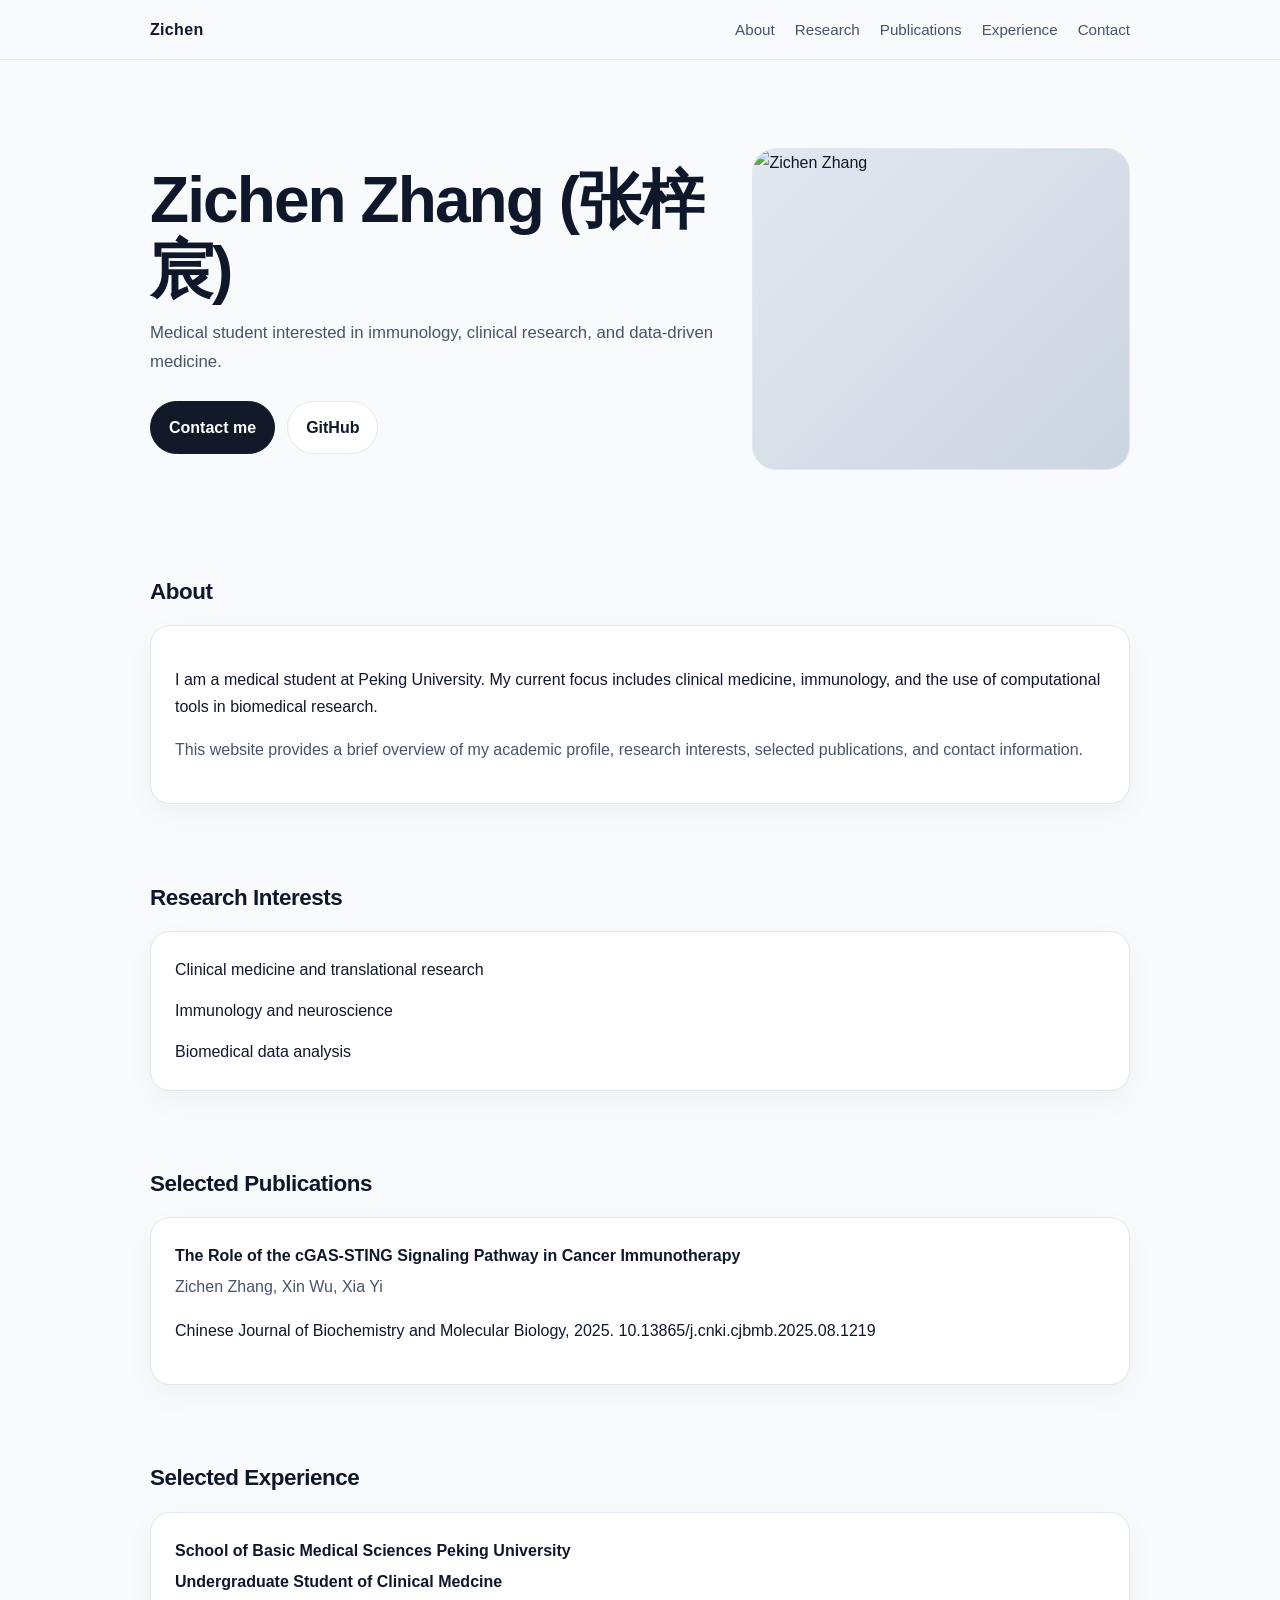
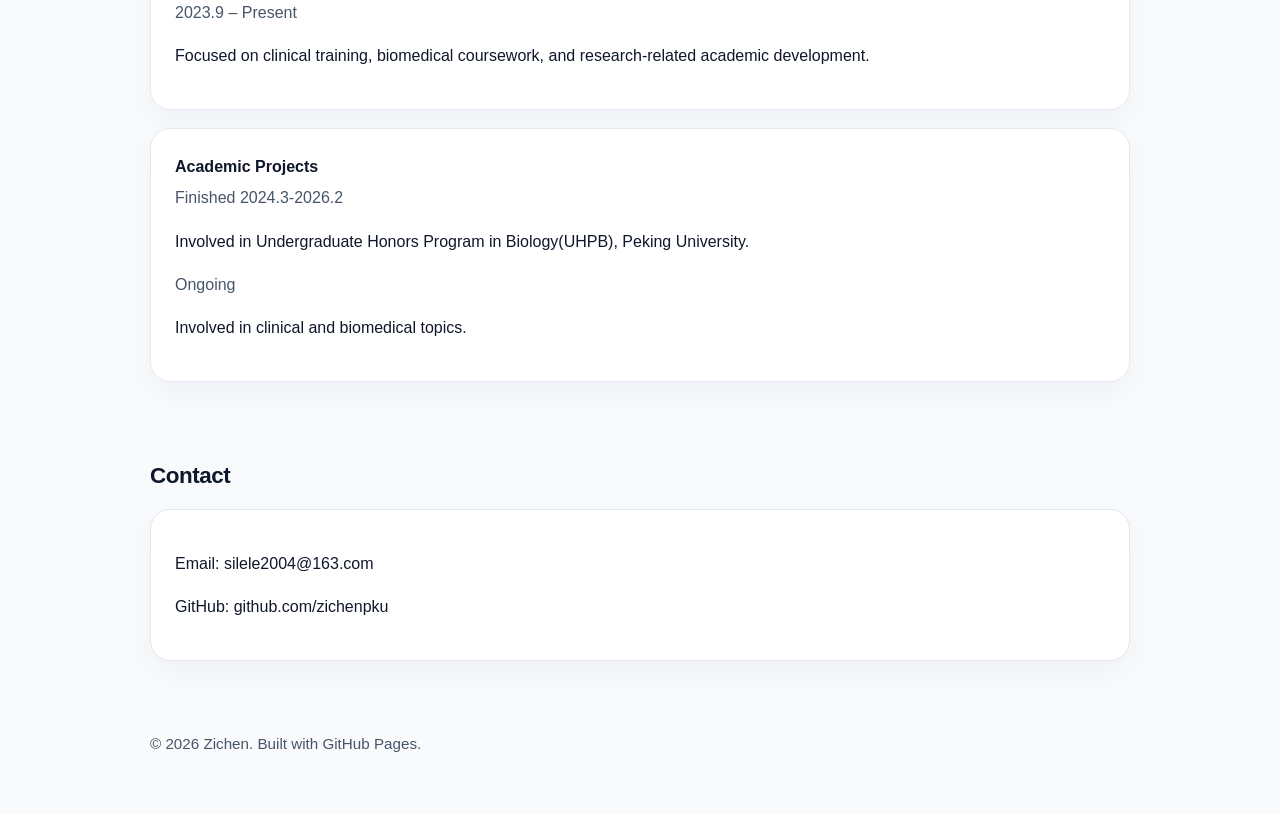
==== index.html @ 9aa578f5 "Update index.html" ====
<!DOCTYPE html>
<html lang="en">
<head>
  <meta charset="UTF-8" />
  <meta name="viewport" content="width=device-width, initial-scale=1.0" />
  <title>Zichen Zhang | Personal Website</title>
  <meta name="description" content="Personal academic homepage of Zichen Zhang" />
  <style>
    :root {
      --bg: #f8fafc;
      --card: #ffffff;
      --text: #0f172a;
      --muted: #475569;
      --line: #e2e8f0;
      --accent: #111827;
      --accent-hover: #1f2937;
      --max-width: 980px;
    }

    * {
      box-sizing: border-box;
    }

    html {
      scroll-behavior: smooth;
    }

    body {
      margin: 0;
      font-family: -apple-system, BlinkMacSystemFont, "Segoe UI", Roboto, Helvetica, Arial, sans-serif;
      background: var(--bg);
      color: var(--text);
      line-height: 1.7;
    }

    a {
      color: inherit;
      text-decoration: none;
    }

    .container {
      width: min(92%, var(--max-width));
      margin: 0 auto;
    }

    header {
      position: sticky;
      top: 0;
      background: rgba(248, 250, 252, 0.9);
      backdrop-filter: blur(10px);
      border-bottom: 1px solid var(--line);
      z-index: 10;
    }

    .nav {
      display: flex;
      justify-content: space-between;
      align-items: center;
      padding: 16px 0;
    }

    .brand {
      font-weight: 700;
      font-size: 1rem;
      letter-spacing: 0.02em;
    }

    .nav-links {
      display: flex;
      gap: 20px;
      flex-wrap: wrap;
      font-size: 0.95rem;
      color: var(--muted);
    }

    .hero {
      padding: 88px 0 56px;
      display: grid;
      grid-template-columns: 1.2fr 0.8fr;
      gap: 36px;
      align-items: center;
    }

    .hero h1 {
      margin: 0 0 14px;
      font-size: clamp(2.2rem, 5vw, 4rem);
      line-height: 1.1;
      letter-spacing: -0.03em;
    }

    .hero p {
      margin: 0 0 24px;
      color: var(--muted);
      font-size: 1.05rem;
      max-width: 650px;
    }

    .button-group {
      display: flex;
      gap: 12px;
      flex-wrap: wrap;
    }

    .btn {
      display: inline-block;
      padding: 12px 18px;
      border-radius: 999px;
      border: 1px solid var(--line);
      background: white;
      transition: 0.2s ease;
      font-weight: 600;
    }

    .btn.primary {
      background: var(--accent);
      color: white;
      border-color: var(--accent);
    }

    .btn.primary:hover {
      background: var(--accent-hover);
    }

    .btn:hover {
      transform: translateY(-1px);
    }

    .portrait {
      background: linear-gradient(135deg, #e2e8f0, #cbd5e1);
      border-radius: 24px;
      min-height: 320px;
      overflow: hidden;
      border: 1px solid var(--line);
    }

    .profile-photo {
      width: 100%;
      height: 100%;
      min-height: 320px;
      object-fit: cover;
      display: block;
    }

    section {
      padding: 28px 0 10px;
    }

    .section-title {
      font-size: 1.4rem;
      margin-bottom: 14px;
      letter-spacing: -0.02em;
    }

    .card {
      background: var(--card);
      border: 1px solid var(--line);
      border-radius: 20px;
      padding: 24px;
      margin-bottom: 18px;
      box-shadow: 0 10px 30px rgba(15, 23, 42, 0.04);
    }

    .muted {
      color: var(--muted);
    }

    .list {
      display: grid;
      gap: 14px;
      padding: 0;
      margin: 0;
      list-style: none;
    }

    .item-title {
      font-weight: 700;
      margin-bottom: 4px;
    }

    footer {
      padding: 42px 0 56px;
      color: var(--muted);
      font-size: 0.95rem;
    }

    @media (max-width: 860px) {
      .hero {
        grid-template-columns: 1fr;
        padding-top: 56px;
      }

      .portrait {
        min-height: 220px;
      }

      .profile-photo {
        min-height: 220px;
      }

      .nav {
        align-items: flex-start;
        gap: 10px;
        flex-direction: column;
      }
    }
  </style>
</head>
<body>
  <header>
    <div class="container nav">
      <div class="brand">Zichen</div>
      <nav class="nav-links">
        <a href="#about">About</a>
        <a href="#research">Research</a>
        <a href="#publications">Publications</a>
        <a href="#experience">Experience</a>
        <a href="#contact">Contact</a>
      </nav>
    </div>
  </header>

  <main class="container">
    <section class="hero">
      <div>
        <h1>Zichen Zhang (张梓宸)</h1>
        <p>
          Medical student interested in immunology, clinical research, and data-driven medicine.
        </p>
        <div class="button-group">
          <a class="btn primary" href="#contact">Contact me</a>
          <a class="btn" href="https://github.com/zichenpku" target="_blank">GitHub</a>
        </div>
      </div>
      <div class="portrait">
        <img src="photo.jpg" alt="Zichen Zhang" class="profile-photo" />
      </div>
    </section>

    <section id="about">
      <h2 class="section-title">About</h2>
      <div class="card">
        <p>
          I am a medical student at Peking University.
          My current focus includes clinical medicine, immunology, and the use
          of computational tools in biomedical research.
        </p>
        <p class="muted">
          This website provides a brief overview of my academic profile,
          research interests, selected publications, and contact information.
        </p>
      </div>
    </section>

    <section id="research">
      <h2 class="section-title">Research Interests</h2>
      <div class="card">
        <ul class="list">
          <li>Clinical medicine and translational research</li>
          <li>Immunology and neuroscience</li>
          <li>Biomedical data analysis</li>
        </ul>
      </div>
    </section>

    <section id="publications">
      <h2 class="section-title">Selected Publications</h2>

      <div class="card">
        <div class="item-title">
          The Role of the cGAS-STING Signaling Pathway in Cancer Immunotherapy
        </div>
        <div class="muted">
          Zichen Zhang, Xin Wu, Xia Yi
        </div>
        <p>
          Chinese Journal of Biochemistry and Molecular Biology, 2025.
          <a href="#" target="_blank">10.13865/j.cnki.cjbmb.2025.08.1219</a>
        </p>
      </div>
    </section>

    <section id="experience">
      <h2 class="section-title">Selected Experience</h2>
      <div class="card">
        <div class="item-title">School of Basic Medical Sciences Peking University </div>
        <div class="item-title">Undergraduate Student of Clinical Medcine</div>
        <div class="muted">2023.9 – Present</div>
        <p>
          Focused on clinical training, biomedical coursework, and research-related
          academic development.
        </p>
      </div>

      <div class="card">
        <div class="item-title">Academic Projects</div>
        <div class="muted">Finished 2024.3-2026.2</div>
        <p>
          Involved in Undergraduate Honors Program in Biology(UHPB), Peking University.
        </p>
        <div class="muted">Ongoing</div>
        <p>
          Involved in clinical and biomedical topics.
        </p>
      </div>
    </section>

    <section id="contact">
      <h2 class="section-title">Contact</h2>
      <div class="card">
        <p>Email: <a href="mailto:silele2004@163.com">silele2004@163.com</a></p>
        <p>GitHub: <a href="https://github.com/zichenpku" target="_blank">github.com/zichenpku</a></p>
      </div>
    </section>
  </main>

  <footer>
    <div class="container">
      © 2026 Zichen. Built with GitHub Pages.
    </div>
  </footer>
</body>
</html>
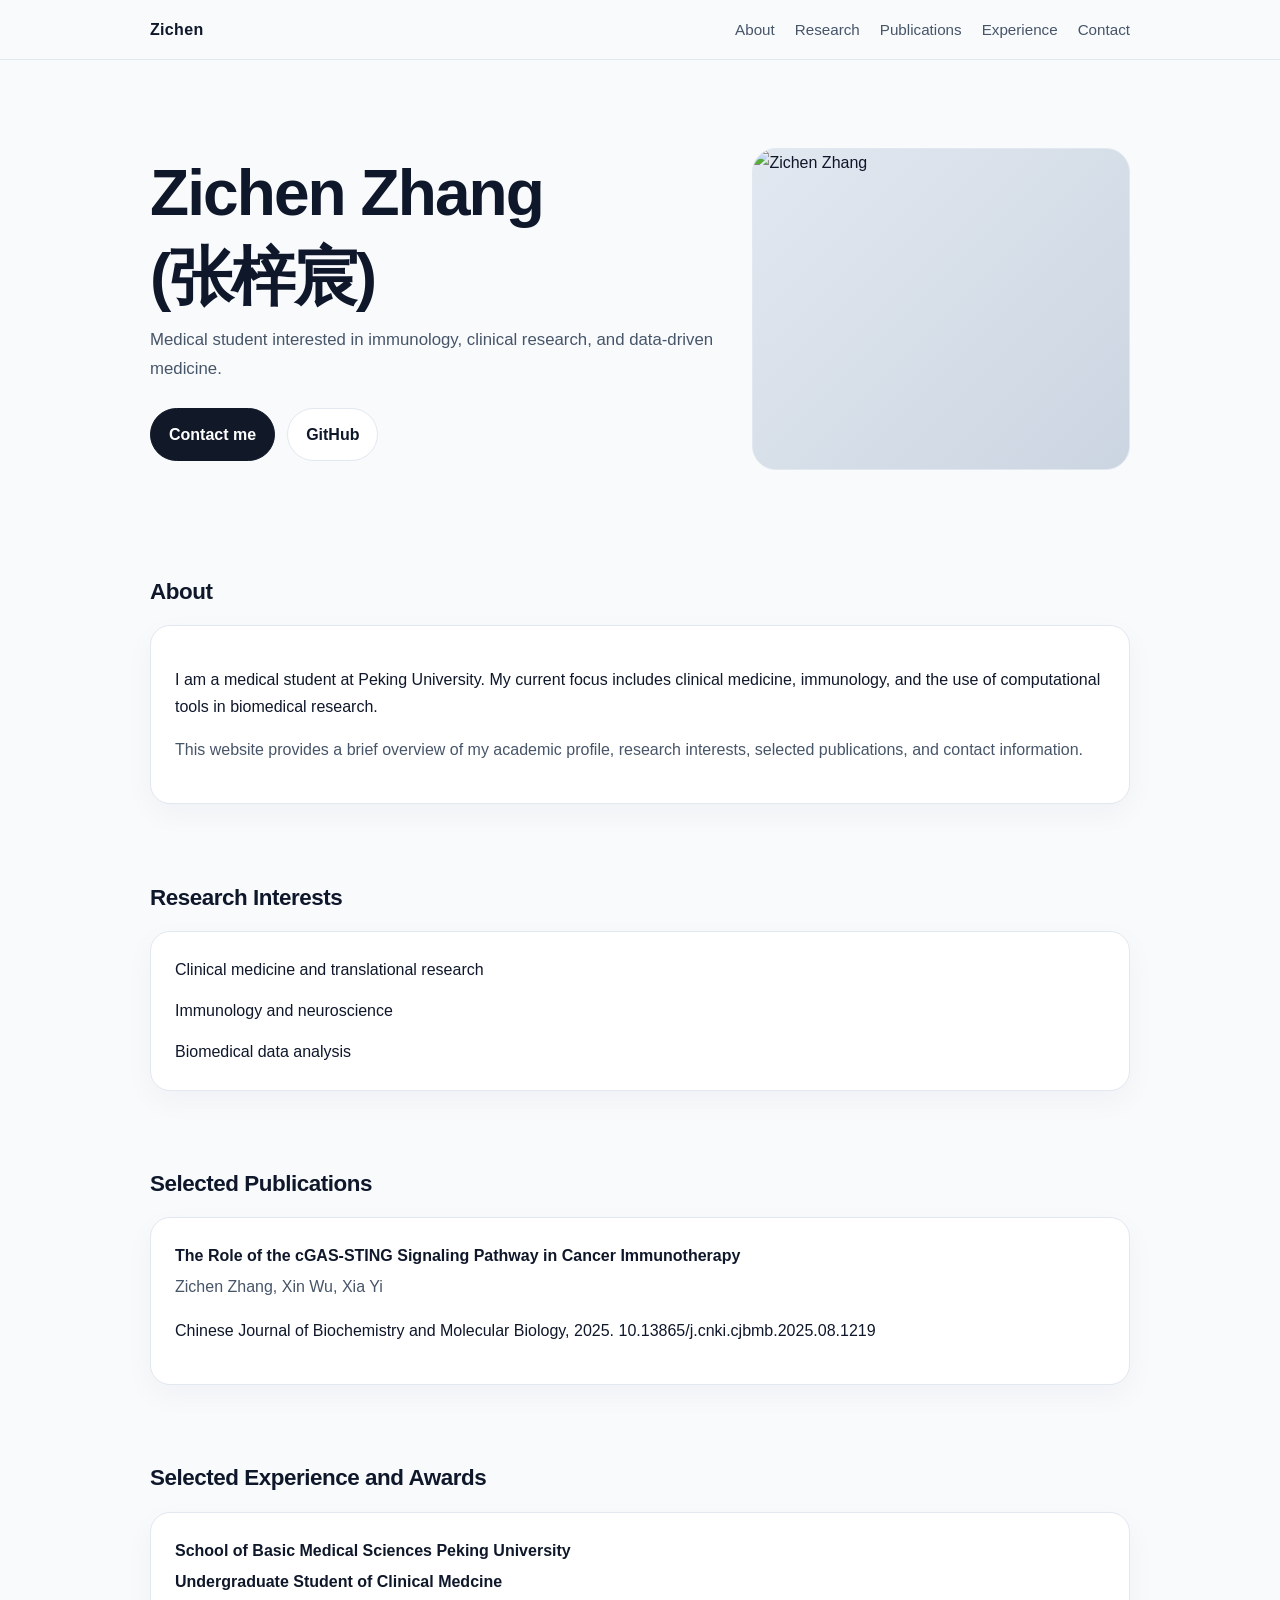
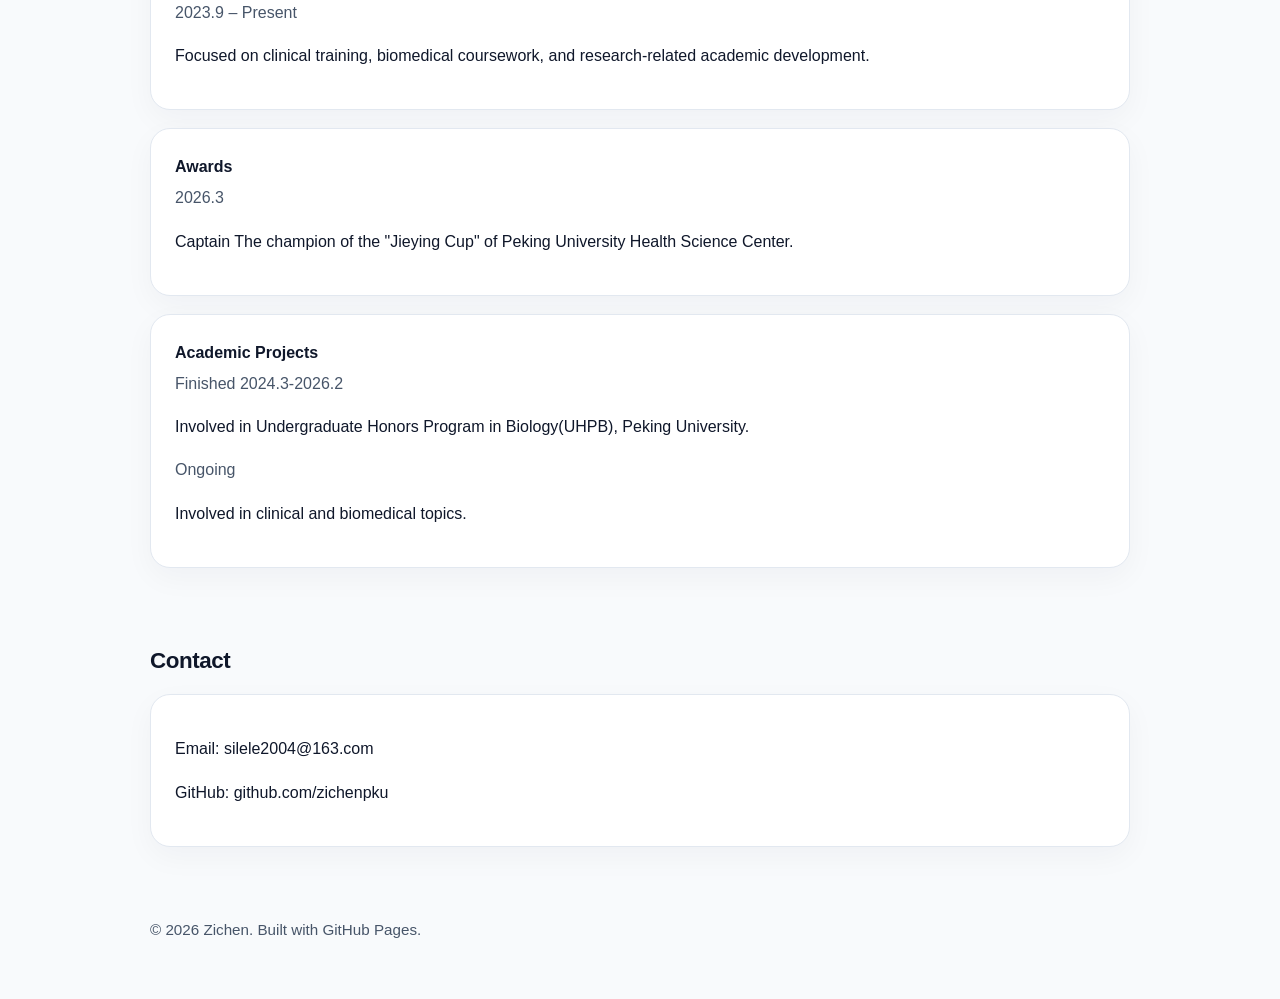
==== commit df32d99b: "Update index.html" ====
--- a/index.html
+++ b/index.html
@@ -222,7 +222,8 @@
   <main class="container">
     <section class="hero">
       <div>
-        <h1>Zichen Zhang (张梓宸)</h1>
+        <h1>Zichen Zhang</h1>
+        <h1>(张梓宸)</h1>
         <p>
           Medical student interested in immunology, clinical research, and data-driven medicine.
         </p>
@@ -264,7 +265,6 @@
 
     <section id="publications">
       <h2 class="section-title">Selected Publications</h2>
-
       <div class="card">
         <div class="item-title">
           The Role of the cGAS-STING Signaling Pathway in Cancer Immunotherapy
@@ -280,7 +280,7 @@
     </section>
 
     <section id="experience">
-      <h2 class="section-title">Selected Experience</h2>
+      <h2 class="section-title">Selected Experience and Awards</h2>
       <div class="card">
         <div class="item-title">School of Basic Medical Sciences Peking University </div>
         <div class="item-title">Undergraduate Student of Clinical Medcine</div>
@@ -291,6 +291,15 @@
         </p>
       </div>
 
+      <div class="card">
+        <div class="item-title">Awards </div>
+        <div class="muted">2026.3</div>
+        <p>
+          Captain
+          The champion of the "Jieying Cup" of Peking University Health Science Center.
+        </p>
+      </div>
+      
       <div class="card">
         <div class="item-title">Academic Projects</div>
         <div class="muted">Finished 2024.3-2026.2</div>
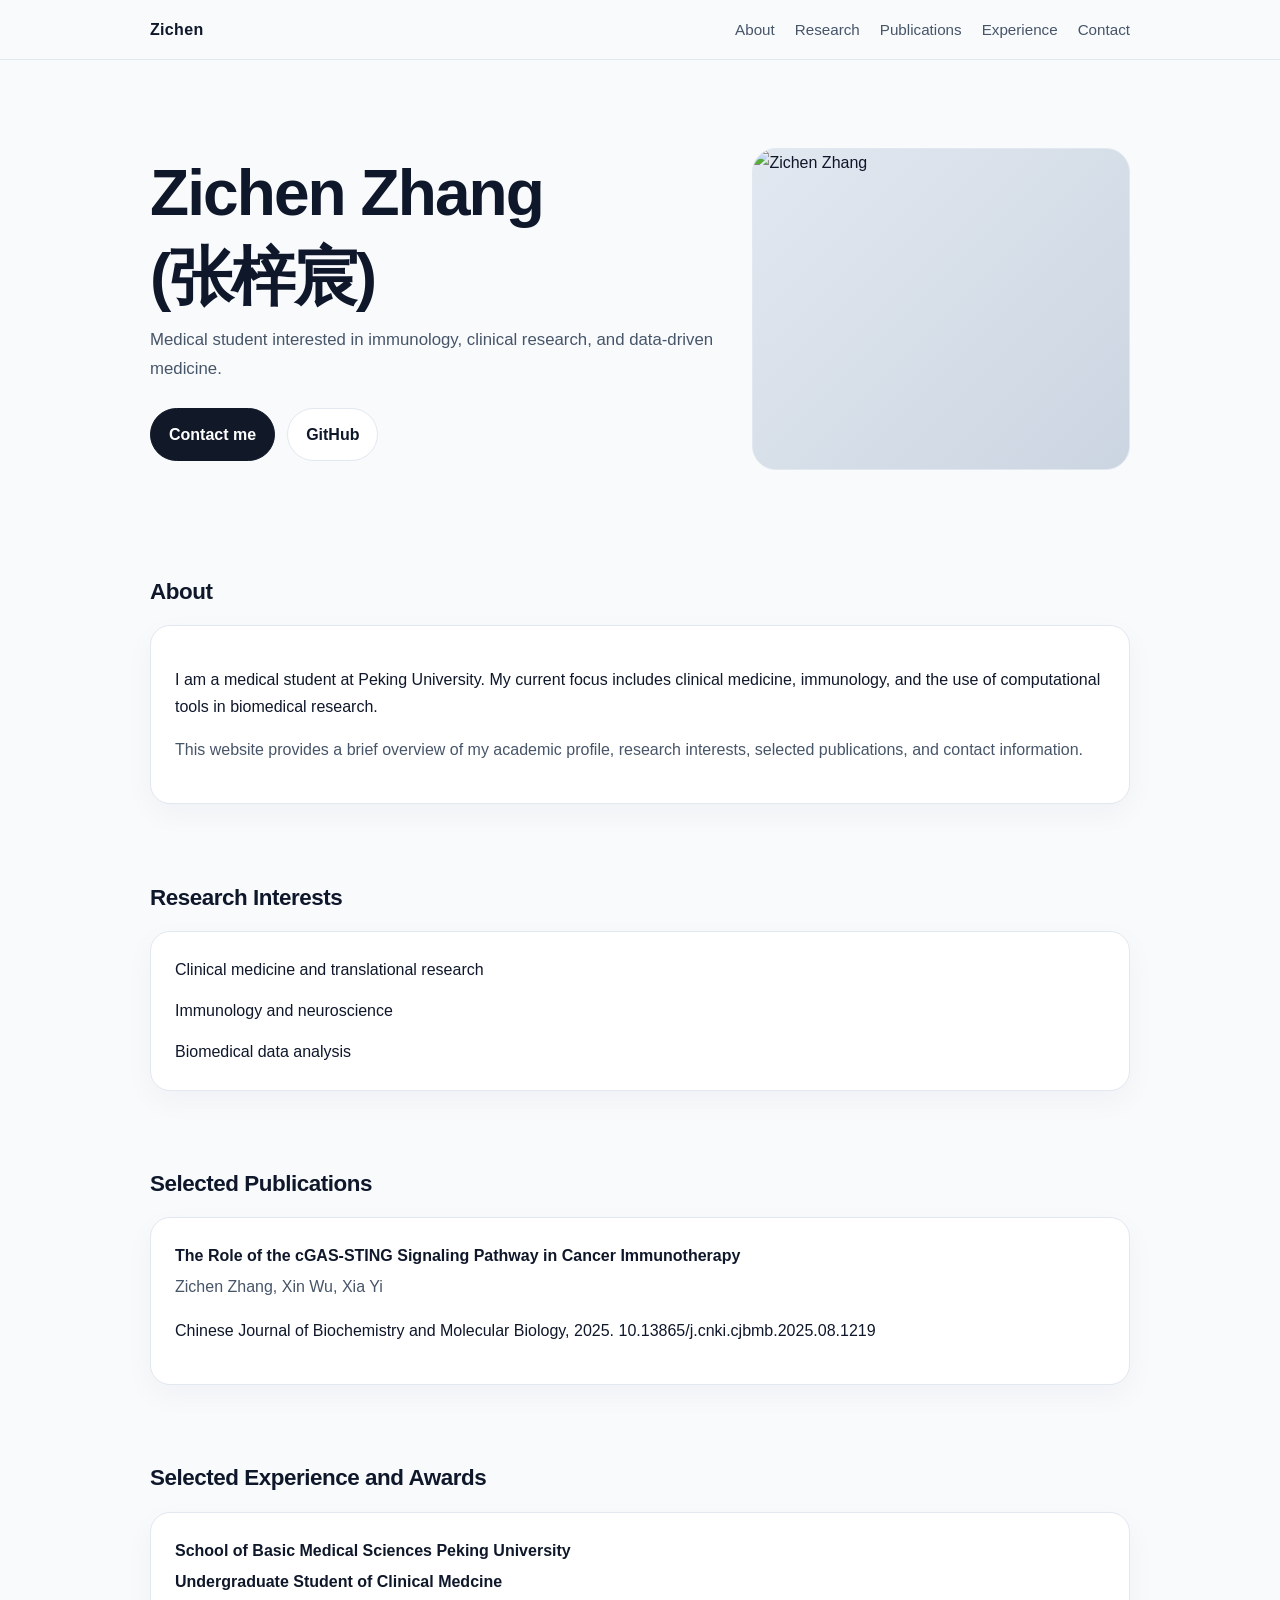
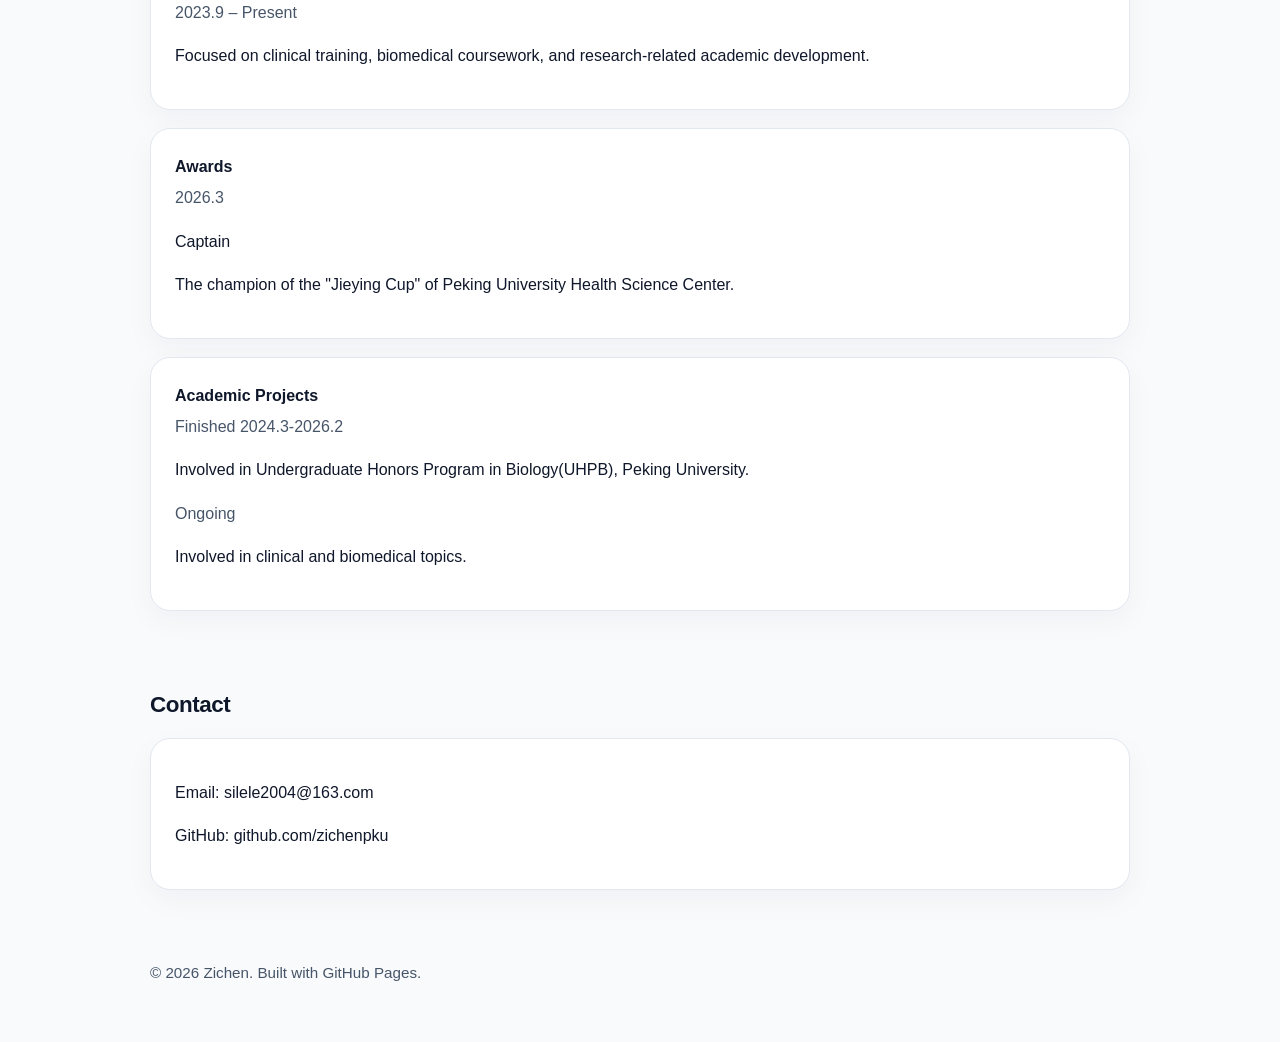
==== commit 26cf997c: "Update index.html" ====
--- a/index.html
+++ b/index.html
@@ -296,6 +296,8 @@
         <div class="muted">2026.3</div>
         <p>
           Captain
+        </p>
+        <p>
           The champion of the "Jieying Cup" of Peking University Health Science Center.
         </p>
       </div>
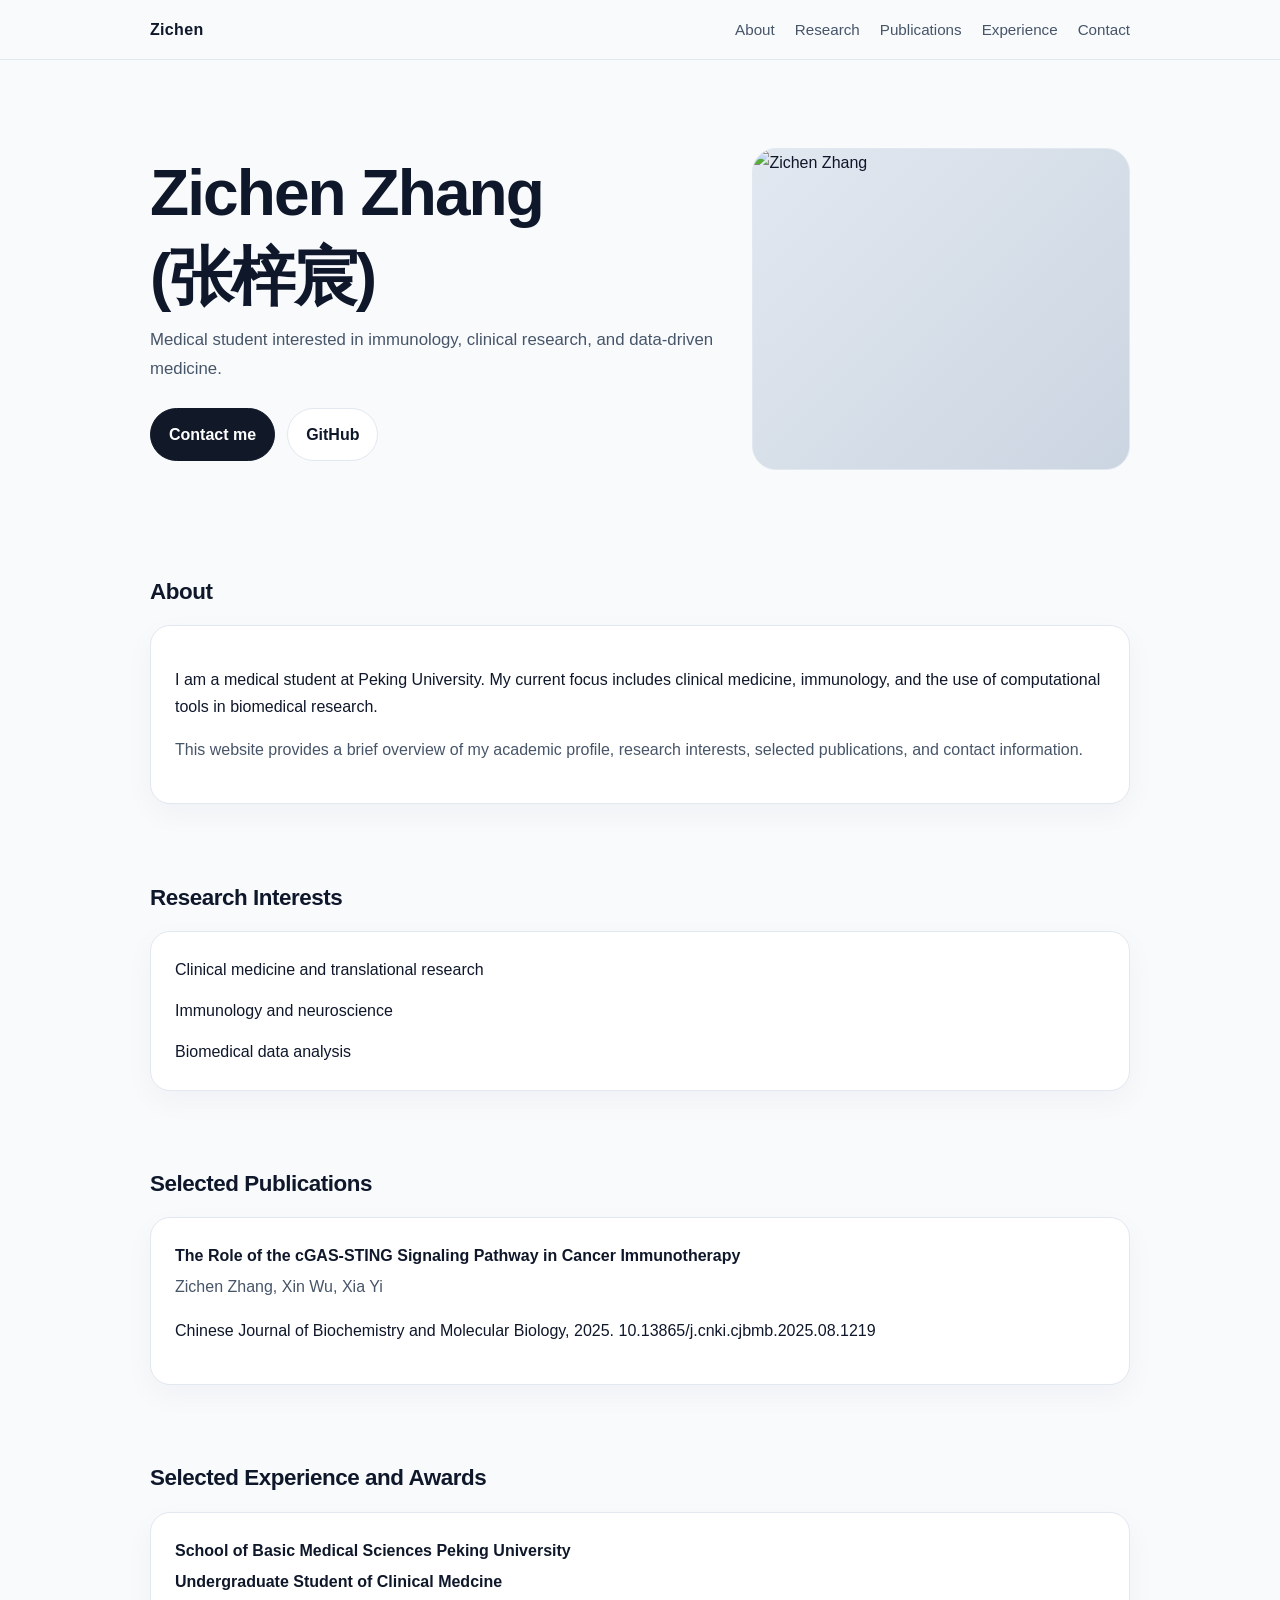
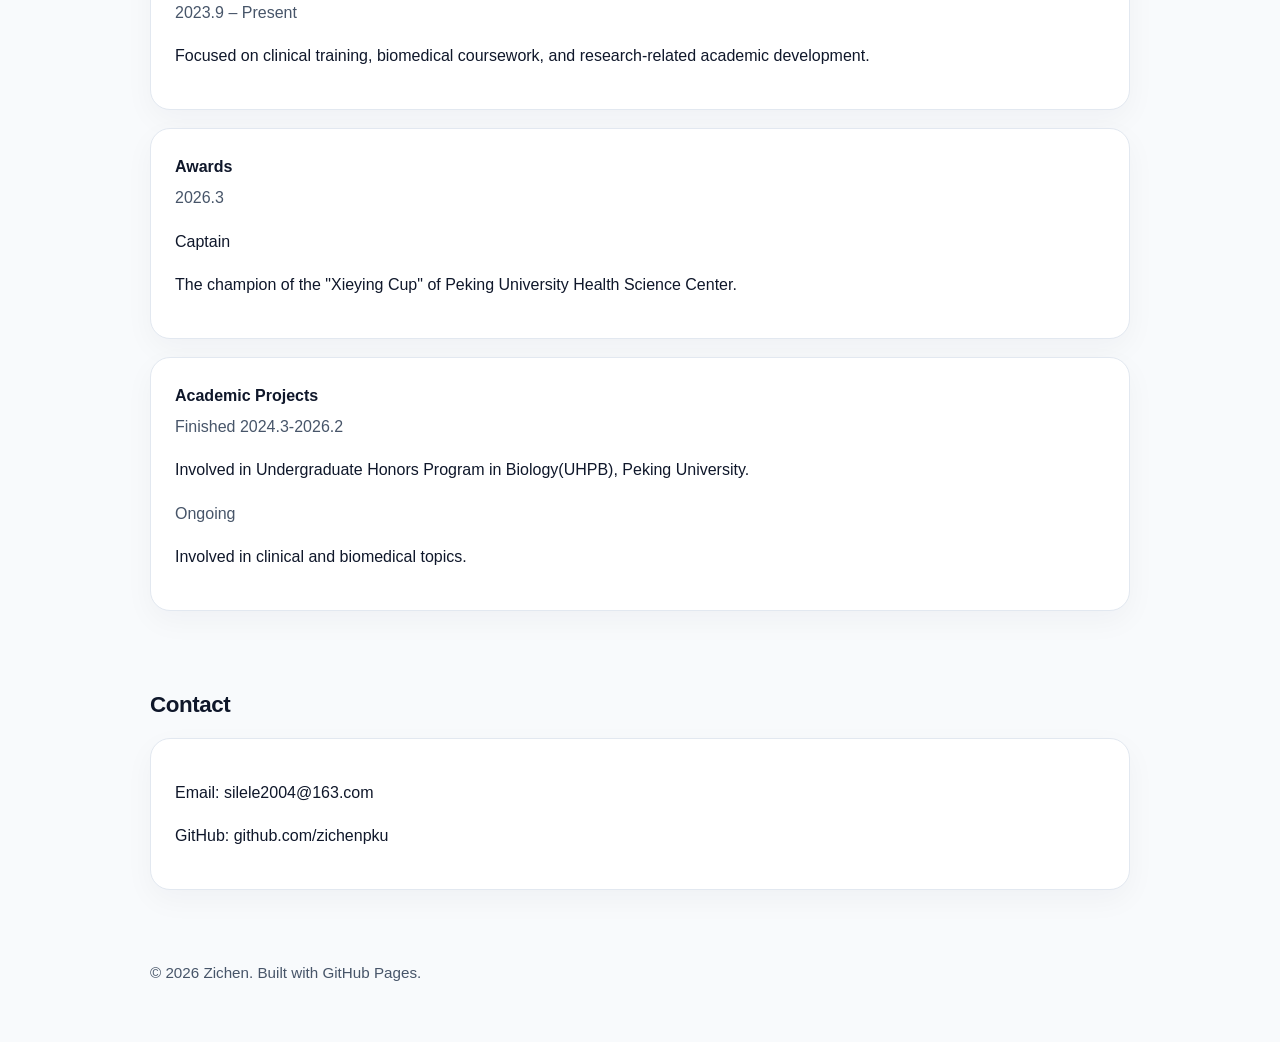
==== commit 1ba62b5c: "Update index.html" ====
--- a/index.html
+++ b/index.html
@@ -298,7 +298,7 @@
           Captain
         </p>
         <p>
-          The champion of the "Jieying Cup" of Peking University Health Science Center.
+          The champion of the "Xieying Cup" of Peking University Health Science Center.
         </p>
       </div>
       
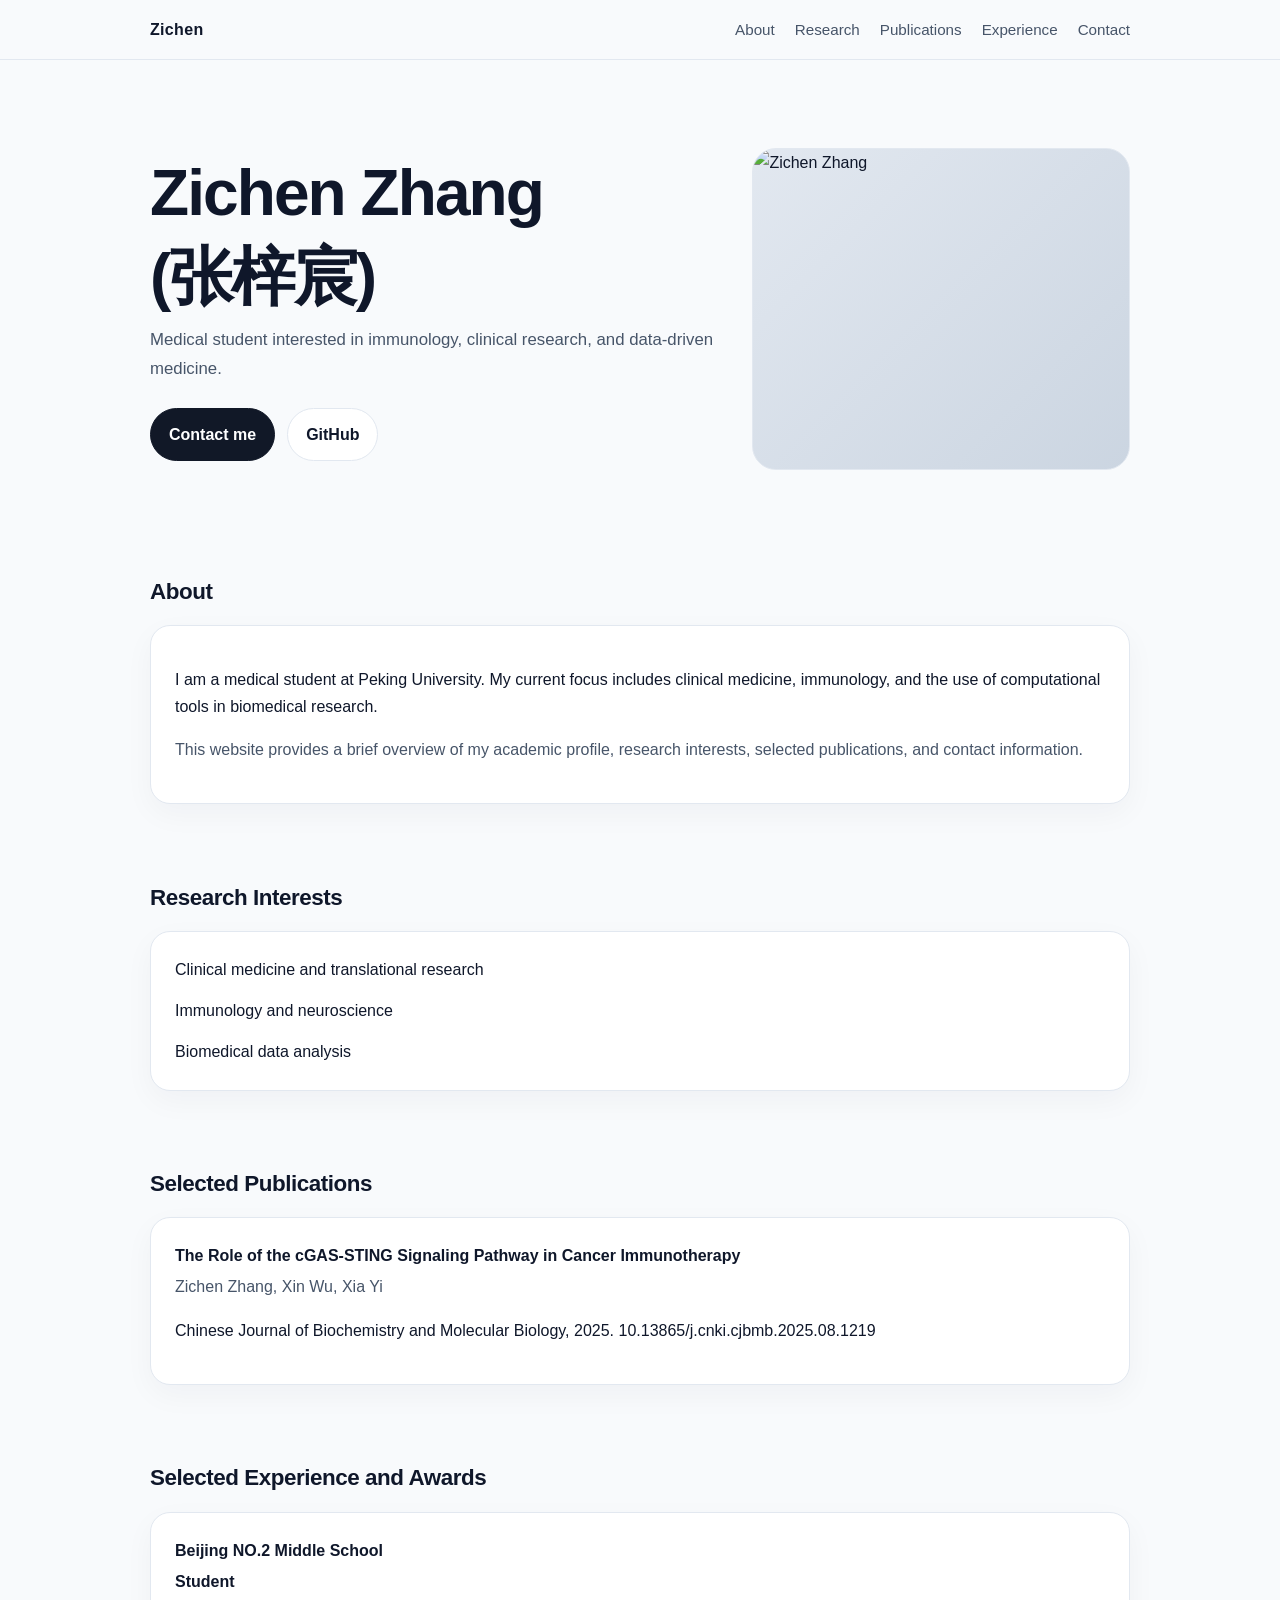
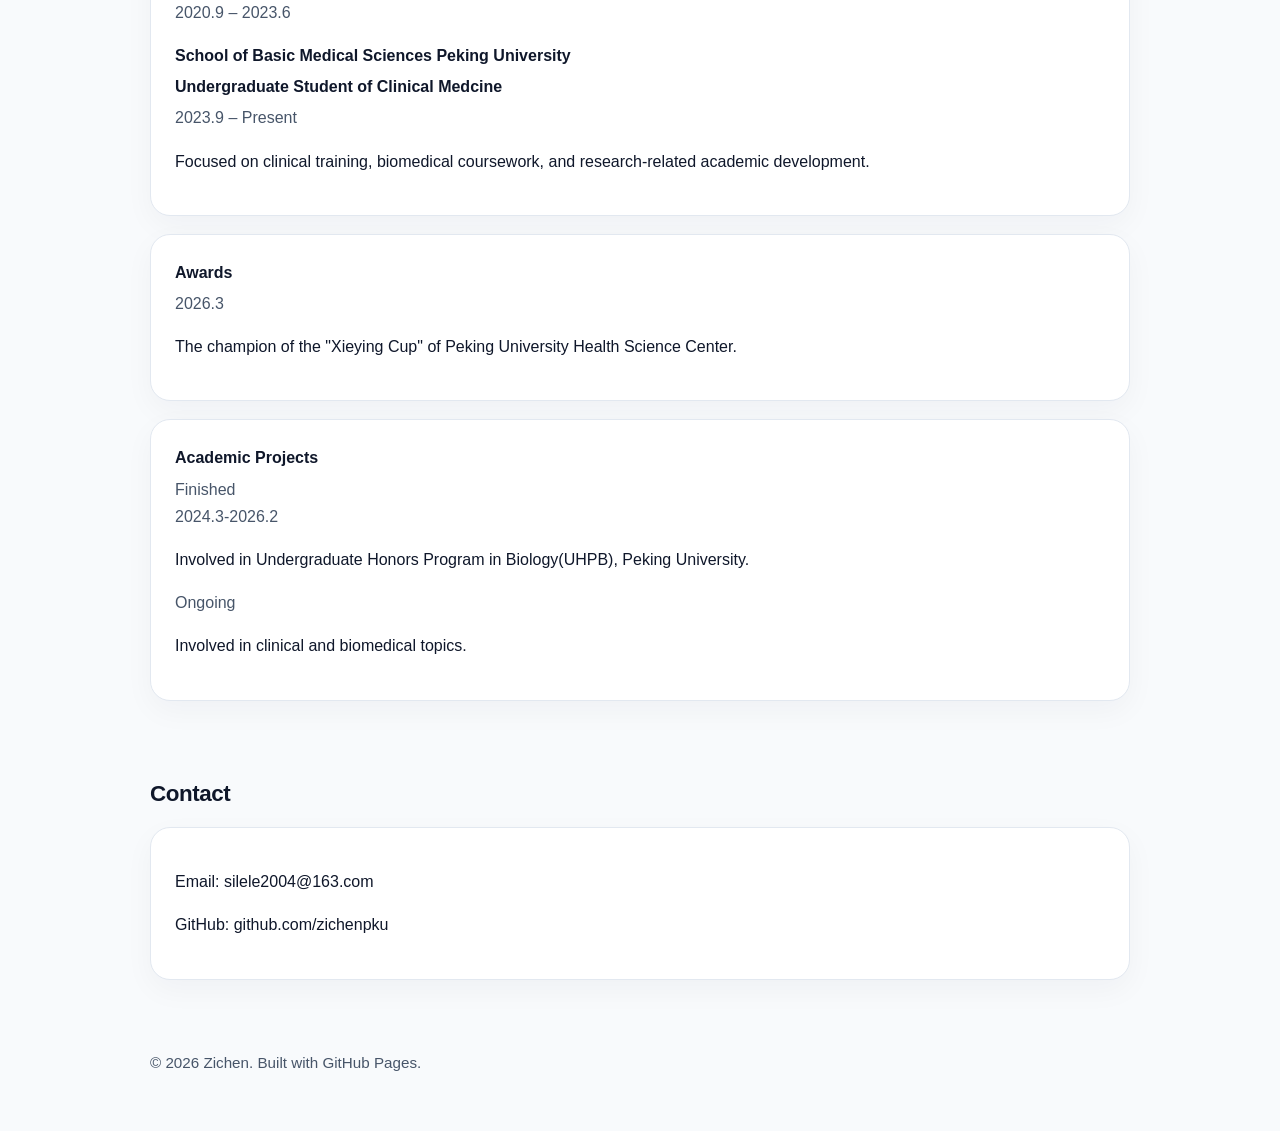
==== commit c09d9498: "Update index.html" ====
--- a/index.html
+++ b/index.html
@@ -282,6 +282,11 @@
     <section id="experience">
       <h2 class="section-title">Selected Experience and Awards</h2>
       <div class="card">
+
+        <div class="item-title">Beijing NO.2 Middle School </div>
+        <div class="item-title">Student</div>
+        <div class="muted">2020.9 – 2023.6</div>
+        <div style="height: 16px;"></div>
         <div class="item-title">School of Basic Medical Sciences Peking University </div>
         <div class="item-title">Undergraduate Student of Clinical Medcine</div>
         <div class="muted">2023.9 – Present</div>
@@ -295,16 +300,14 @@
         <div class="item-title">Awards </div>
         <div class="muted">2026.3</div>
         <p>
-          Captain
-        </p>
-        <p>
           The champion of the "Xieying Cup" of Peking University Health Science Center.
         </p>
       </div>
       
       <div class="card">
         <div class="item-title">Academic Projects</div>
-        <div class="muted">Finished 2024.3-2026.2</div>
+        <div class="muted">Finished</div>
+        <div class="muted">2024.3-2026.2</div>
         <p>
           Involved in Undergraduate Honors Program in Biology(UHPB), Peking University.
         </p>
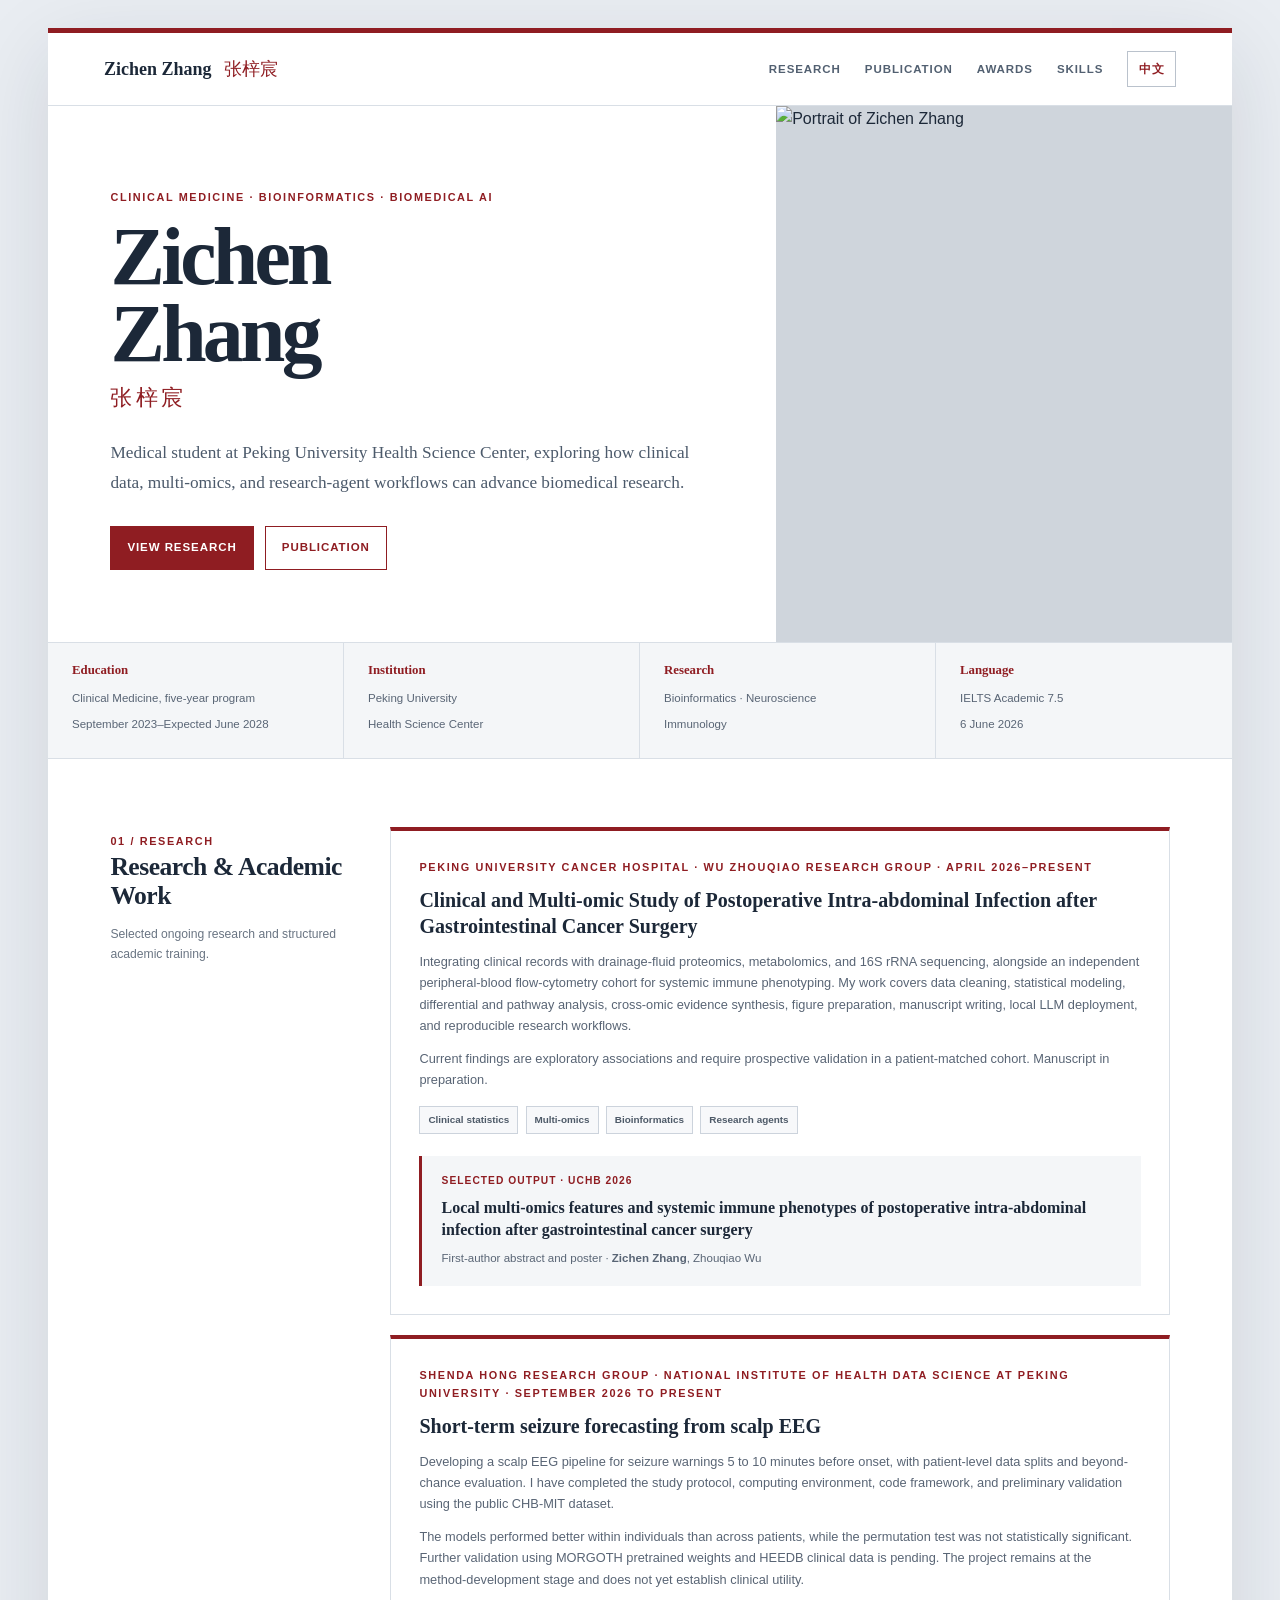
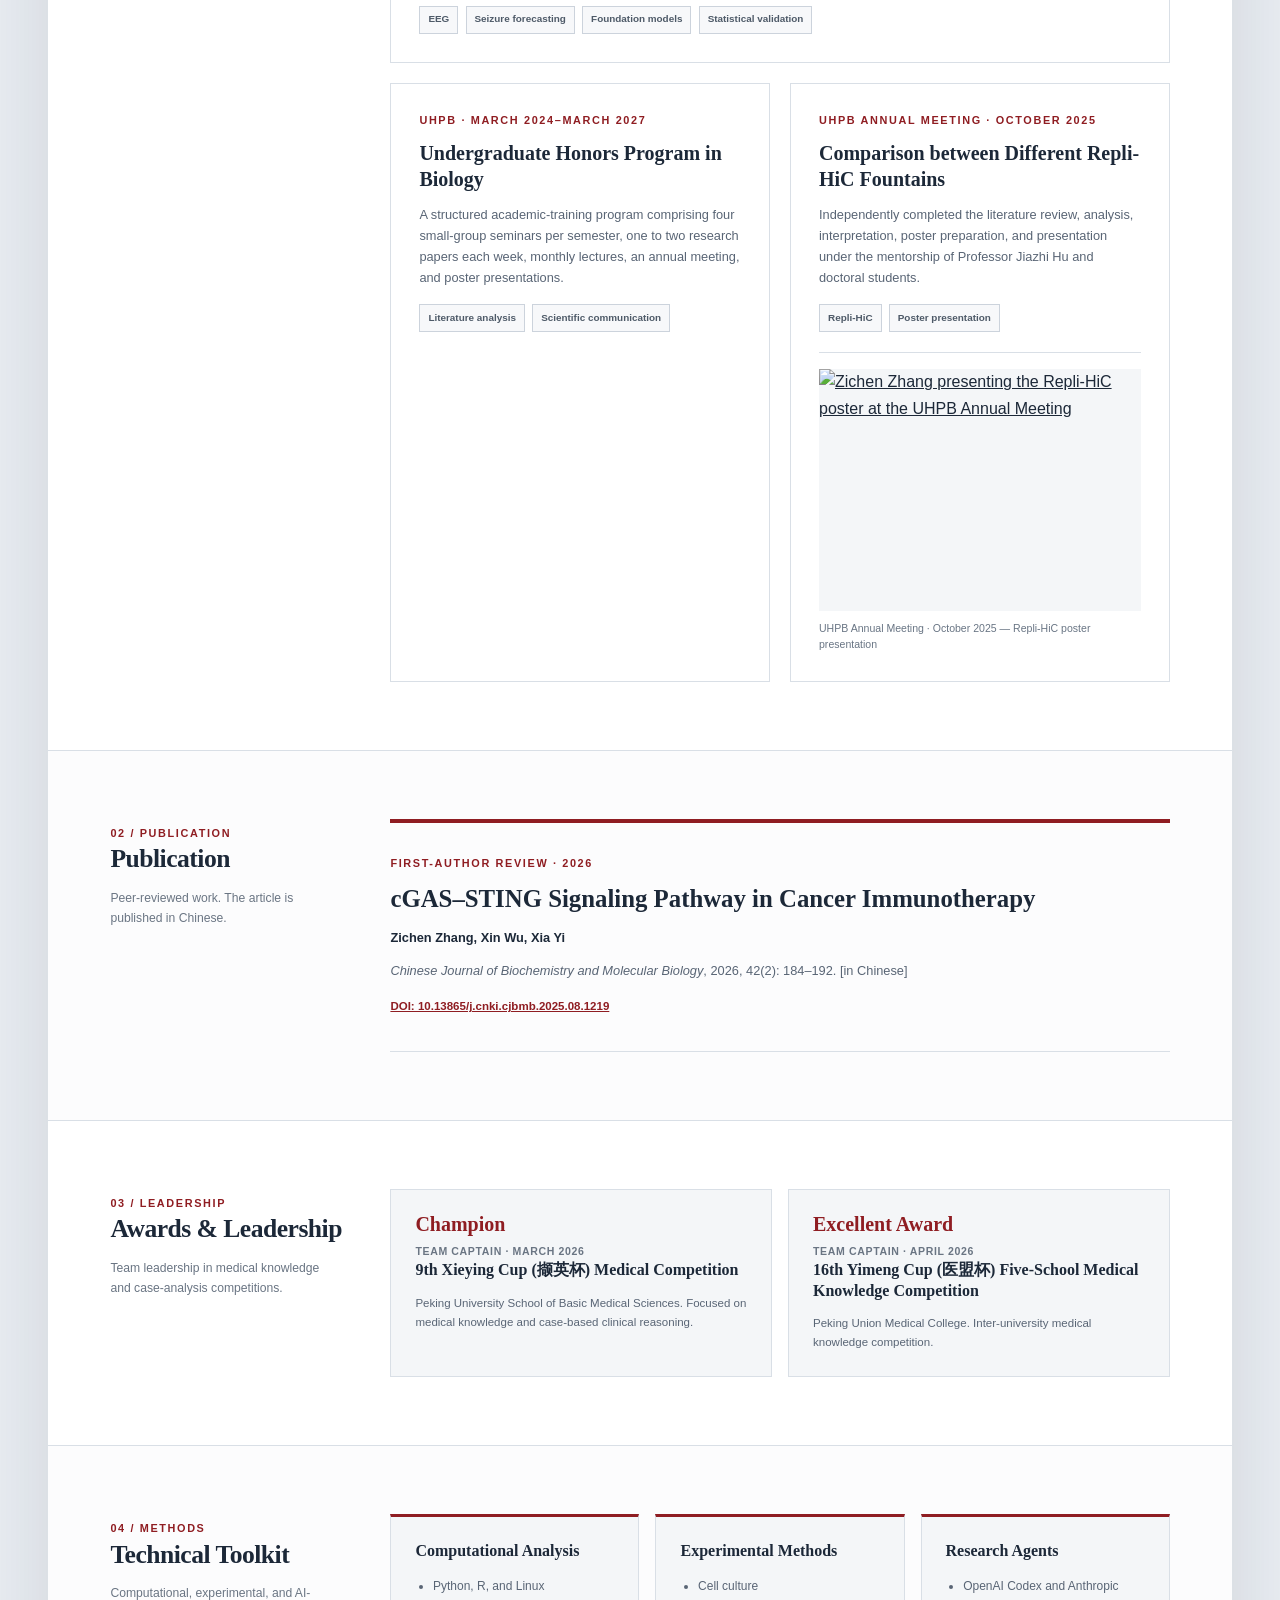
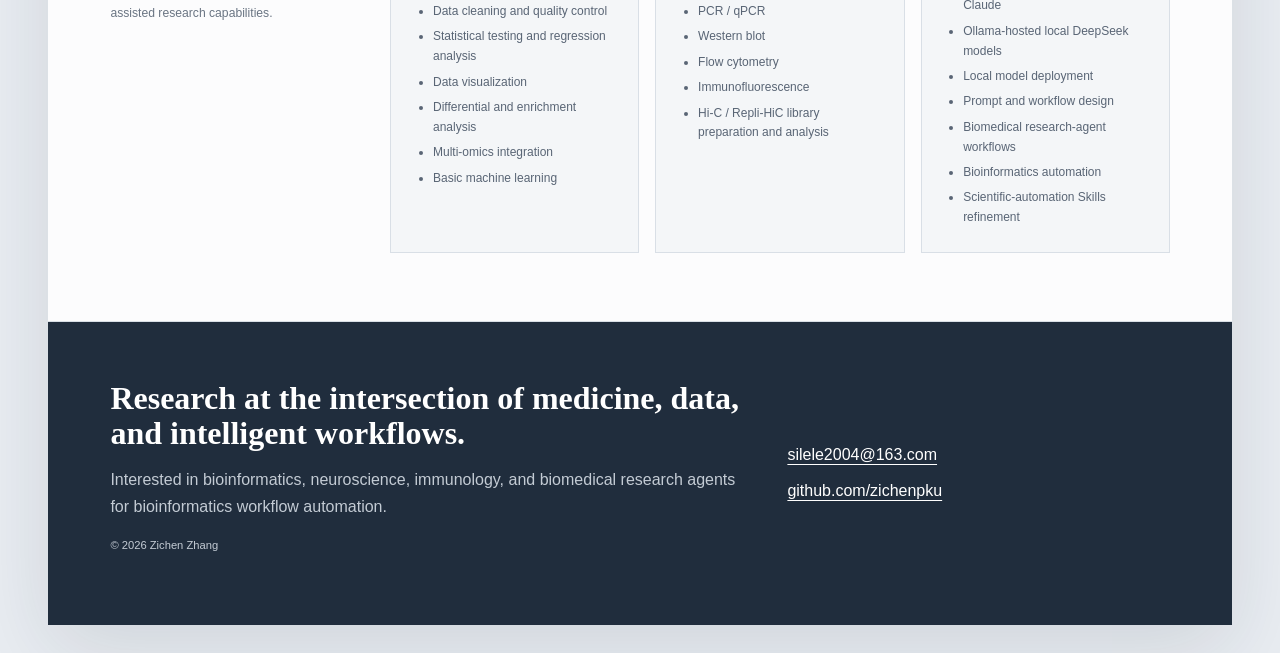
==== commit 9c3263b5: "feat: update research portfolio Add bilingual Cancer-Boatbridge and EEG project updates, UCHB 2026 o" ====
--- a/index.html
+++ b/index.html
@@ -1,336 +1,250 @@
-<!DOCTYPE html>
+<!doctype html>
 <html lang="en">
 <head>
-  <meta charset="UTF-8" />
-  <meta name="viewport" content="width=device-width, initial-scale=1.0" />
-  <title>Zichen Zhang | Personal Website</title>
-  <meta name="description" content="Personal academic homepage of Zichen Zhang" />
-  <style>
-    :root {
-      --bg: #f8fafc;
-      --card: #ffffff;
-      --text: #0f172a;
-      --muted: #475569;
-      --line: #e2e8f0;
-      --accent: #111827;
-      --accent-hover: #1f2937;
-      --max-width: 980px;
-    }
-
-    * {
-      box-sizing: border-box;
-    }
-
-    html {
-      scroll-behavior: smooth;
-    }
-
-    body {
-      margin: 0;
-      font-family: -apple-system, BlinkMacSystemFont, "Segoe UI", Roboto, Helvetica, Arial, sans-serif;
-      background: var(--bg);
-      color: var(--text);
-      line-height: 1.7;
-    }
-
-    a {
-      color: inherit;
-      text-decoration: none;
-    }
-
-    .container {
-      width: min(92%, var(--max-width));
-      margin: 0 auto;
-    }
-
-    header {
-      position: sticky;
-      top: 0;
-      background: rgba(248, 250, 252, 0.9);
-      backdrop-filter: blur(10px);
-      border-bottom: 1px solid var(--line);
-      z-index: 10;
-    }
-
-    .nav {
-      display: flex;
-      justify-content: space-between;
-      align-items: center;
-      padding: 16px 0;
-    }
-
-    .brand {
-      font-weight: 700;
-      font-size: 1rem;
-      letter-spacing: 0.02em;
-    }
-
-    .nav-links {
-      display: flex;
-      gap: 20px;
-      flex-wrap: wrap;
-      font-size: 0.95rem;
-      color: var(--muted);
-    }
-
-    .hero {
-      padding: 88px 0 56px;
-      display: grid;
-      grid-template-columns: 1.2fr 0.8fr;
-      gap: 36px;
-      align-items: center;
-    }
-
-    .hero h1 {
-      margin: 0 0 14px;
-      font-size: clamp(2.2rem, 5vw, 4rem);
-      line-height: 1.1;
-      letter-spacing: -0.03em;
-    }
-
-    .hero p {
-      margin: 0 0 24px;
-      color: var(--muted);
-      font-size: 1.05rem;
-      max-width: 650px;
-    }
-
-    .button-group {
-      display: flex;
-      gap: 12px;
-      flex-wrap: wrap;
-    }
-
-    .btn {
-      display: inline-block;
-      padding: 12px 18px;
-      border-radius: 999px;
-      border: 1px solid var(--line);
-      background: white;
-      transition: 0.2s ease;
-      font-weight: 600;
-    }
-
-    .btn.primary {
-      background: var(--accent);
-      color: white;
-      border-color: var(--accent);
-    }
-
-    .btn.primary:hover {
-      background: var(--accent-hover);
-    }
-
-    .btn:hover {
-      transform: translateY(-1px);
-    }
-
-    .portrait {
-      background: linear-gradient(135deg, #e2e8f0, #cbd5e1);
-      border-radius: 24px;
-      min-height: 320px;
-      overflow: hidden;
-      border: 1px solid var(--line);
-    }
-
-    .profile-photo {
-      width: 100%;
-      height: 100%;
-      min-height: 320px;
-      object-fit: cover;
-      display: block;
-    }
-
-    section {
-      padding: 28px 0 10px;
-    }
-
-    .section-title {
-      font-size: 1.4rem;
-      margin-bottom: 14px;
-      letter-spacing: -0.02em;
-    }
-
-    .card {
-      background: var(--card);
-      border: 1px solid var(--line);
-      border-radius: 20px;
-      padding: 24px;
-      margin-bottom: 18px;
-      box-shadow: 0 10px 30px rgba(15, 23, 42, 0.04);
-    }
-
-    .muted {
-      color: var(--muted);
-    }
-
-    .list {
-      display: grid;
-      gap: 14px;
-      padding: 0;
-      margin: 0;
-      list-style: none;
-    }
-
-    .item-title {
-      font-weight: 700;
-      margin-bottom: 4px;
-    }
-
-    footer {
-      padding: 42px 0 56px;
-      color: var(--muted);
-      font-size: 0.95rem;
-    }
-
-    @media (max-width: 860px) {
-      .hero {
-        grid-template-columns: 1fr;
-        padding-top: 56px;
-      }
-
-      .portrait {
-        min-height: 220px;
-      }
-
-      .profile-photo {
-        min-height: 220px;
-      }
-
-      .nav {
-        align-items: flex-start;
-        gap: 10px;
-        flex-direction: column;
+  <meta charset="utf-8">
+  <meta name="viewport" content="width=device-width, initial-scale=1">
+  <title>Zichen Zhang | Clinical Medicine, Bioinformatics &amp; Biomedical AI</title>
+  <meta name="description" content="Academic profile of Zichen Zhang, a clinical medicine student at Peking University Health Science Center working across bioinformatics, multi-omics, immunology, neuroscience, and biomedical research agents.">
+  <meta name="theme-color" content="#8f1d22">
+  <link rel="canonical" href="https://zichenpku.github.io/">
+  <link rel="alternate" hreflang="en" href="https://zichenpku.github.io/">
+  <link rel="alternate" hreflang="zh-CN" href="https://zichenpku.github.io/zh.html">
+  <link rel="alternate" hreflang="x-default" href="https://zichenpku.github.io/">
+  <meta property="og:type" content="profile">
+  <meta property="og:title" content="Zichen Zhang | Academic Profile">
+  <meta property="og:description" content="Clinical medicine, bioinformatics, multi-omics, and biomedical research-agent workflows.">
+  <meta property="og:url" content="https://zichenpku.github.io/">
+  <link rel="stylesheet" href="styles.css">
+  <script src="script.js" defer></script>
+  <script type="application/ld+json">
+    {
+      "@context": "https://schema.org",
+      "@type": "Person",
+      "name": "Zichen Zhang",
+      "alternateName": "张梓宸",
+      "url": "https://zichenpku.github.io/",
+      "email": "mailto:silele2004@163.com",
+      "sameAs": ["https://github.com/zichenpku"],
+      "affiliation": {
+        "@type": "CollegeOrUniversity",
+        "name": "Peking University Health Science Center"
       }
     }
-  </style>
+  </script>
 </head>
 <body>
-  <header>
-    <div class="container nav">
-      <div class="brand">Zichen</div>
-      <nav class="nav-links">
-        <a href="#about">About</a>
-        <a href="#research">Research</a>
-        <a href="#publications">Publications</a>
-        <a href="#experience">Experience</a>
-        <a href="#contact">Contact</a>
-      </nav>
-    </div>
-  </header>
-
-  <main class="container">
-    <section class="hero">
+  <a class="skip-link" href="#main-content">Skip to main content</a>
+  <div class="site-shell">
+    <header class="site-header">
+      <div class="header-inner">
+        <a class="brand" href="#main-content">Zichen Zhang <span lang="zh-CN">张梓宸</span></a>
+        <button class="menu-toggle" type="button" aria-expanded="false" aria-controls="site-nav" aria-label="Open navigation" data-label-open="Open navigation" data-label-close="Close navigation" data-menu-toggle>Menu</button>
+        <nav class="site-nav" id="site-nav" aria-label="Primary navigation" data-site-nav>
+          <a href="#research">Research</a>
+          <a href="#publication">Publication</a>
+          <a href="#awards">Awards</a>
+          <a href="#skills">Skills</a>
+          <a class="language-link" href="zh.html" lang="zh-CN">中文</a>
+        </nav>
+      </div>
+    </header>
+
+    <main id="main-content">
+      <section class="hero" aria-labelledby="hero-title">
+        <div class="hero-copy">
+          <p class="eyebrow">Clinical Medicine · Bioinformatics · Biomedical AI</p>
+          <h1 id="hero-title">Zichen<br>Zhang</h1>
+          <span class="name-cn" lang="zh-CN">张梓宸</span>
+          <p class="lede">Medical student at Peking University Health Science Center, exploring how clinical data, multi-omics, and research-agent workflows can advance biomedical research.</p>
+          <div class="hero-actions">
+            <a class="button" href="#research">View Research</a>
+            <a class="button secondary" href="#publication">Publication</a>
+          </div>
+        </div>
+        <div class="hero-photo">
+          <img src="photo.jpg" alt="Portrait of Zichen Zhang">
+        </div>
+      </section>
+
+      <section class="facts" aria-label="Academic profile at a glance">
+        <div class="fact">
+          <strong>Education</strong>
+          <span>Clinical Medicine, five-year program<br>September 2023–Expected June 2028</span>
+        </div>
+        <div class="fact">
+          <strong>Institution</strong>
+          <span>Peking University<br>Health Science Center</span>
+        </div>
+        <div class="fact">
+          <strong>Research</strong>
+          <span>Bioinformatics · Neuroscience<br>Immunology</span>
+        </div>
+        <div class="fact">
+          <strong>Language</strong>
+          <span>IELTS Academic 7.5<br>6 June 2026</span>
+        </div>
+      </section>
+
+      <section class="content-section" id="research" aria-labelledby="research-title">
+        <div class="section-heading">
+          <span class="section-number">01 / Research</span>
+          <h2 id="research-title">Research &amp; Academic Work</h2>
+          <p>Selected ongoing research and structured academic training.</p>
+        </div>
+        <div class="card-grid">
+          <article class="card featured">
+            <div class="meta">Peking University Cancer Hospital · Wu Zhouqiao Research Group · April 2026–Present</div>
+            <h3>Clinical and Multi-omic Study of Postoperative Intra-abdominal Infection after Gastrointestinal Cancer Surgery</h3>
+            <p>Integrating clinical records with drainage-fluid proteomics, metabolomics, and 16S rRNA sequencing, alongside an independent peripheral-blood flow-cytometry cohort for systemic immune phenotyping. My work covers data cleaning, statistical modeling, differential and pathway analysis, cross-omic evidence synthesis, figure preparation, manuscript writing, local LLM deployment, and reproducible research workflows.</p>
+            <p>Current findings are exploratory associations and require prospective validation in a patient-matched cohort. Manuscript in preparation.</p>
+            <div class="tags" aria-label="Cancer research methods">
+              <span class="tag">Clinical statistics</span>
+              <span class="tag">Multi-omics</span>
+              <span class="tag">Bioinformatics</span>
+              <span class="tag">Research agents</span>
+            </div>
+            <div class="selected-output" aria-label="Selected output from the cancer research project">
+              <div class="selected-output-label">Selected output · UCHB 2026</div>
+              <h4>Local multi-omics features and systemic immune phenotypes of postoperative intra-abdominal infection after gastrointestinal cancer surgery</h4>
+              <p>First-author abstract and poster · <strong>Zichen Zhang</strong>, Zhouqiao Wu</p>
+            </div>
+          </article>
+
+          <article class="card featured">
+            <div class="meta">Shenda Hong Research Group · National Institute of Health Data Science at Peking University · September 2026 to Present</div>
+            <h3>Short-term seizure forecasting from scalp EEG</h3>
+            <p>Developing a scalp EEG pipeline for seizure warnings 5 to 10 minutes before onset, with patient-level data splits and beyond-chance evaluation. I have completed the study protocol, computing environment, code framework, and preliminary validation using the public CHB-MIT dataset.</p>
+            <p>The models performed better within individuals than across patients, while the permutation test was not statistically significant. Further validation using MORGOTH pretrained weights and HEEDB clinical data is pending. The project remains at the method-development stage and does not yet establish clinical utility.</p>
+            <div class="tags" aria-label="Seizure forecasting methods">
+              <span class="tag">EEG</span>
+              <span class="tag">Seizure forecasting</span>
+              <span class="tag">Foundation models</span>
+              <span class="tag">Statistical validation</span>
+            </div>
+          </article>
+
+          <article class="card">
+            <div class="meta">UHPB · March 2024–March 2027</div>
+            <h3>Undergraduate Honors Program in Biology</h3>
+            <p>A structured academic-training program comprising four small-group seminars per semester, one to two research papers each week, monthly lectures, an annual meeting, and poster presentations.</p>
+            <div class="tags" aria-label="UHPB training">
+              <span class="tag">Literature analysis</span>
+              <span class="tag">Scientific communication</span>
+            </div>
+          </article>
+
+          <article class="card">
+            <div class="meta">UHPB Annual Meeting · October 2025</div>
+            <h3>Comparison between Different Repli-HiC Fountains</h3>
+            <p>Independently completed the literature review, analysis, interpretation, poster preparation, and presentation under the mentorship of Professor Jiazhi Hu and doctoral students.</p>
+            <div class="tags" aria-label="Poster methods">
+              <span class="tag">Repli-HiC</span>
+              <span class="tag">Poster presentation</span>
+            </div>
+            <figure class="poster-figure">
+              <a class="poster-link" href="assets/uhpb-poster.jpg" target="_blank" rel="noopener noreferrer" aria-label="Open the full UHPB poster photograph">
+                <img src="assets/uhpb-poster.jpg" data-poster-fallback="assets/uhpb-poster.b64" alt="Zichen Zhang presenting the Repli-HiC poster at the UHPB Annual Meeting" decoding="async">
+              </a>
+              <figcaption>UHPB Annual Meeting · October 2025 — Repli-HiC poster presentation</figcaption>
+            </figure>
+          </article>
+        </div>
+      </section>
+
+      <section class="content-section" id="publication" aria-labelledby="publication-title">
+        <div class="section-heading">
+          <span class="section-number">02 / Publication</span>
+          <h2 id="publication-title">Publication</h2>
+          <p>Peer-reviewed work. The article is published in Chinese.</p>
+        </div>
+        <article class="publication">
+          <div class="meta">First-author review · 2026</div>
+          <h3>cGAS–STING Signaling Pathway in Cancer Immunotherapy</h3>
+          <p class="authors"><strong>Zichen Zhang</strong>, Xin Wu, Xia Yi</p>
+          <p><em>Chinese Journal of Biochemistry and Molecular Biology</em>, 2026, 42(2): 184–192. [in Chinese]</p>
+          <a class="doi-link" href="https://doi.org/10.13865/j.cnki.cjbmb.2025.08.1219" target="_blank" rel="noopener noreferrer">DOI: 10.13865/j.cnki.cjbmb.2025.08.1219</a>
+        </article>
+      </section>
+
+      <section class="content-section" id="awards" aria-labelledby="awards-title">
+        <div class="section-heading">
+          <span class="section-number">03 / Leadership</span>
+          <h2 id="awards-title">Awards &amp; Leadership</h2>
+          <p>Team leadership in medical knowledge and case-analysis competitions.</p>
+        </div>
+        <div class="awards-grid">
+          <article class="award-card">
+            <div class="award-result">Champion</div>
+            <div class="award-meta">Team Captain · March 2026</div>
+            <h3>9th Xieying Cup (撷英杯) Medical Competition</h3>
+            <p>Peking University School of Basic Medical Sciences. Focused on medical knowledge and case-based clinical reasoning.</p>
+          </article>
+          <article class="award-card">
+            <div class="award-result">Excellent Award</div>
+            <div class="award-meta">Team Captain · April 2026</div>
+            <h3>16th Yimeng Cup (医盟杯) Five-School Medical Knowledge Competition</h3>
+            <p>Peking Union Medical College. Inter-university medical knowledge competition.</p>
+          </article>
+        </div>
+      </section>
+
+      <section class="content-section" id="skills" aria-labelledby="skills-title">
+        <div class="section-heading">
+          <span class="section-number">04 / Methods</span>
+          <h2 id="skills-title">Technical Toolkit</h2>
+          <p>Computational, experimental, and AI-assisted research capabilities.</p>
+        </div>
+        <div class="skills-grid">
+          <article class="skill-group">
+            <h3>Computational Analysis</h3>
+            <ul>
+              <li>Python, R, and Linux</li>
+              <li>Data cleaning and quality control</li>
+              <li>Statistical testing and regression analysis</li>
+              <li>Data visualization</li>
+              <li>Differential and enrichment analysis</li>
+              <li>Multi-omics integration</li>
+              <li>Basic machine learning</li>
+            </ul>
+          </article>
+          <article class="skill-group">
+            <h3>Experimental Methods</h3>
+            <ul>
+              <li>Cell culture</li>
+              <li>PCR / qPCR</li>
+              <li>Western blot</li>
+              <li>Flow cytometry</li>
+              <li>Immunofluorescence</li>
+              <li>Hi-C / Repli-HiC library preparation and analysis</li>
+            </ul>
+          </article>
+          <article class="skill-group">
+            <h3>Research Agents</h3>
+            <ul>
+              <li>OpenAI Codex and Anthropic Claude</li>
+              <li>Ollama-hosted local DeepSeek models</li>
+              <li>Local model deployment</li>
+              <li>Prompt and workflow design</li>
+              <li>Biomedical research-agent workflows</li>
+              <li>Bioinformatics automation</li>
+              <li>Scientific-automation Skills refinement</li>
+            </ul>
+          </article>
+        </div>
+      </section>
+    </main>
+
+    <footer class="site-footer" aria-labelledby="contact-title">
       <div>
-        <h1>Zichen Zhang</h1>
-        <h1>(张梓宸)</h1>
-        <p>
-          Medical student interested in immunology, clinical research, and data-driven medicine.
-        </p>
-        <div class="button-group">
-          <a class="btn primary" href="#contact">Contact me</a>
-          <a class="btn" href="https://github.com/zichenpku" target="_blank">GitHub</a>
-        </div>
+        <h2 id="contact-title">Research at the intersection of medicine, data, and intelligent workflows.</h2>
+        <p>Interested in bioinformatics, neuroscience, immunology, and biomedical research agents for bioinformatics workflow automation.</p>
+        <p class="copyright">© <span data-current-year>2026</span> Zichen Zhang</p>
       </div>
-      <div class="portrait">
-        <img src="photo.jpg" alt="Zichen Zhang" class="profile-photo" />
+      <div class="footer-links">
+        <a href="mailto:silele2004@163.com">silele2004@163.com</a>
+        <a href="https://github.com/zichenpku" target="_blank" rel="noopener noreferrer">github.com/zichenpku</a>
       </div>
-    </section>
-
-    <section id="about">
-      <h2 class="section-title">About</h2>
-      <div class="card">
-        <p>
-          I am a medical student at Peking University.
-          My current focus includes clinical medicine, immunology, and the use
-          of computational tools in biomedical research.
-        </p>
-        <p class="muted">
-          This website provides a brief overview of my academic profile,
-          research interests, selected publications, and contact information.
-        </p>
-      </div>
-    </section>
-
-    <section id="research">
-      <h2 class="section-title">Research Interests</h2>
-      <div class="card">
-        <ul class="list">
-          <li>Clinical medicine and translational research</li>
-          <li>Immunology and neuroscience</li>
-          <li>Biomedical data analysis</li>
-        </ul>
-      </div>
-    </section>
-
-    <section id="publications">
-      <h2 class="section-title">Selected Publications</h2>
-      <div class="card">
-        <div class="item-title">
-          The Role of the cGAS-STING Signaling Pathway in Cancer Immunotherapy
-        </div>
-        <div class="muted">
-          Zichen Zhang, Xin Wu, Xia Yi
-        </div>
-        <p>
-          Chinese Journal of Biochemistry and Molecular Biology, 2025.
-          <a href="#" target="_blank">10.13865/j.cnki.cjbmb.2025.08.1219</a>
-        </p>
-      </div>
-    </section>
-
-    <section id="experience">
-      <h2 class="section-title">Selected Experience and Awards</h2>
-      <div class="card">
-
-        <div class="item-title">Beijing NO.2 Middle School </div>
-        <div class="item-title">Student</div>
-        <div class="muted">2020.9 – 2023.6</div>
-        <div style="height: 16px;"></div>
-        <div class="item-title">School of Basic Medical Sciences Peking University </div>
-        <div class="item-title">Undergraduate Student of Clinical Medcine</div>
-        <div class="muted">2023.9 – Present</div>
-        <p>
-          Focused on clinical training, biomedical coursework, and research-related
-          academic development.
-        </p>
-      </div>
-
-      <div class="card">
-        <div class="item-title">Awards </div>
-        <div class="muted">2026.3</div>
-        <p>
-          The champion of the "Xieying Cup" of Peking University Health Science Center.
-        </p>
-      </div>
-      
-      <div class="card">
-        <div class="item-title">Academic Projects</div>
-        <div class="muted">Finished</div>
-        <div class="muted">2024.3-2026.2</div>
-        <p>
-          Involved in Undergraduate Honors Program in Biology(UHPB), Peking University.
-        </p>
-        <div class="muted">Ongoing</div>
-        <p>
-          Involved in clinical and biomedical topics.
-        </p>
-      </div>
-    </section>
-
-    <section id="contact">
-      <h2 class="section-title">Contact</h2>
-      <div class="card">
-        <p>Email: <a href="mailto:silele2004@163.com">silele2004@163.com</a></p>
-        <p>GitHub: <a href="https://github.com/zichenpku" target="_blank">github.com/zichenpku</a></p>
-      </div>
-    </section>
-  </main>
-
-  <footer>
-    <div class="container">
-      © 2026 Zichen. Built with GitHub Pages.
-    </div>
-  </footer>
+    </footer>
+  </div>
 </body>
 </html>
--- a/styles.css
+++ b/styles.css
@@ -0,0 +1,616 @@
+:root {
+  --color-accent: #8f1d22;
+  --color-accent-dark: #6f1519;
+  --color-ink: #1c2838;
+  --color-slate: #5e6a79;
+  --color-soft: #f4f6f8;
+  --color-line: #d9dfe6;
+  --color-white: #ffffff;
+  --font-serif: Georgia, "Times New Roman", "Songti SC", STSong, serif;
+  --font-sans: Inter, -apple-system, BlinkMacSystemFont, "Segoe UI", sans-serif;
+  --max-width: 74rem;
+  --shadow: 0 1.5rem 5rem rgba(23, 35, 52, 0.12);
+}
+
+* {
+  box-sizing: border-box;
+}
+
+html {
+  scroll-behavior: smooth;
+  scroll-padding-top: 5rem;
+}
+
+body {
+  margin: 0;
+  color: var(--color-ink);
+  background: #e9edf2;
+  font-family: var(--font-sans);
+  line-height: 1.65;
+}
+
+img {
+  display: block;
+  max-width: 100%;
+}
+
+a {
+  color: inherit;
+}
+
+.skip-link {
+  position: fixed;
+  top: 0;
+  left: 1rem;
+  z-index: 100;
+  padding: 0.75rem 1rem;
+  color: #fff;
+  background: var(--color-accent);
+  transform: translateY(-120%);
+}
+
+.skip-link:focus {
+  transform: translateY(0);
+}
+
+:focus-visible {
+  outline: 3px solid #2563eb;
+  outline-offset: 3px;
+}
+
+.site-shell {
+  width: min(100% - 2rem, var(--max-width));
+  margin: 1.75rem auto;
+  overflow: hidden;
+  background: var(--color-white);
+  box-shadow: var(--shadow);
+}
+
+.site-header {
+  position: sticky;
+  top: 0;
+  z-index: 20;
+  border-top: 5px solid var(--color-accent);
+  border-bottom: 1px solid var(--color-line);
+  background: rgba(255, 255, 255, 0.97);
+  backdrop-filter: blur(12px);
+}
+
+.header-inner {
+  display: flex;
+  align-items: center;
+  justify-content: space-between;
+  min-height: 4.5rem;
+  padding: 0 3.5rem;
+}
+
+.brand {
+  color: var(--color-ink);
+  font: 700 1.125rem/1 var(--font-serif);
+  text-decoration: none;
+}
+
+.brand span {
+  margin-left: 0.5rem;
+  color: var(--color-accent);
+  font-weight: 500;
+}
+
+.site-nav {
+  display: flex;
+  align-items: center;
+  gap: 1.5rem;
+}
+
+.site-nav a {
+  color: #526071;
+  font-size: 0.72rem;
+  font-weight: 750;
+  letter-spacing: 0.08em;
+  text-decoration: none;
+  text-transform: uppercase;
+}
+
+.site-nav a:hover {
+  color: var(--color-accent);
+}
+
+.language-link {
+  padding: 0.45rem 0.65rem;
+  border: 1px solid #bac2cc;
+  color: var(--color-accent) !important;
+}
+
+.menu-toggle {
+  display: none;
+  min-width: 2.75rem;
+  min-height: 2.75rem;
+  color: var(--color-ink);
+  font: 700 0.72rem/1 var(--font-sans);
+}
+
+.hero {
+  display: grid;
+  grid-template-columns: 1.23fr 0.77fr;
+  border-bottom: 1px solid var(--color-line);
+}
+
+.hero-copy {
+  display: flex;
+  flex-direction: column;
+  justify-content: center;
+  padding: 4.5rem 3.9rem;
+}
+
+.eyebrow,
+.section-number,
+.meta {
+  color: var(--color-accent);
+  font-size: 0.68rem;
+  font-weight: 800;
+  letter-spacing: 0.15em;
+  text-transform: uppercase;
+}
+
+.hero h1 {
+  margin: 0;
+  font: 700 clamp(3.2rem, 7vw, 5.1rem) / 0.95 var(--font-serif);
+  letter-spacing: -0.045em;
+}
+
+.name-cn {
+  margin-top: 0.9rem;
+  color: var(--color-accent);
+  font: 500 1.4rem/1 var(--font-serif);
+  letter-spacing: 0.14em;
+}
+
+.lede {
+  max-width: 38rem;
+  margin: 1.8rem 0 0;
+  color: #4c5a6b;
+  font: 400 1.08rem/1.7 var(--font-serif);
+}
+
+.hero-actions {
+  display: flex;
+  flex-wrap: wrap;
+  gap: 0.7rem;
+  margin-top: 1.8rem;
+}
+
+.button {
+  display: inline-flex;
+  align-items: center;
+  justify-content: center;
+  min-height: 2.75rem;
+  padding: 0 1rem;
+  border: 1px solid var(--color-accent);
+  color: #fff;
+  background: var(--color-accent);
+  font-size: 0.72rem;
+  font-weight: 800;
+  letter-spacing: 0.08em;
+  text-decoration: none;
+  text-transform: uppercase;
+}
+
+.button.secondary {
+  color: var(--color-accent);
+  background: #fff;
+}
+
+.button:hover {
+  color: #fff;
+  background: var(--color-accent-dark);
+}
+
+.hero-photo {
+  min-height: 31rem;
+  overflow: hidden;
+  background: #cfd5dc;
+}
+
+.hero-photo img {
+  width: 100%;
+  height: 100%;
+  min-height: 31rem;
+  object-fit: cover;
+  object-position: center 20%;
+}
+
+.facts {
+  display: grid;
+  grid-template-columns: repeat(4, 1fr);
+  border-bottom: 1px solid var(--color-line);
+  background: var(--color-soft);
+}
+
+.fact {
+  min-height: 6rem;
+  padding: 1.35rem 1.5rem;
+  border-right: 1px solid var(--color-line);
+}
+
+.fact:last-child {
+  border-right: 0;
+}
+
+.fact strong {
+  display: block;
+  margin-bottom: 0.4rem;
+  color: var(--color-accent);
+  font: 700 0.8rem/1 var(--font-serif);
+}
+
+.fact span {
+  color: #596575;
+  font-size: 0.72rem;
+}
+
+.content-section {
+  display: grid;
+  grid-template-columns: 14.5rem 1fr;
+  gap: 3rem;
+  padding: 4.25rem 3.9rem;
+  border-bottom: 1px solid var(--color-line);
+}
+
+.content-section:nth-of-type(even) {
+  background: #fcfcfd;
+}
+
+.section-heading h2 {
+  margin: 0;
+  font: 700 1.6rem/1.1 var(--font-serif);
+  letter-spacing: -0.02em;
+}
+
+.section-heading p {
+  margin: 0.9rem 0 0;
+  color: #6a7583;
+  font-size: 0.76rem;
+}
+
+.card-grid {
+  display: grid;
+  grid-template-columns: 1fr 1fr;
+  gap: 1.25rem;
+}
+
+.card {
+  padding: 1.75rem;
+  border: 1px solid var(--color-line);
+  background: #fff;
+}
+
+.card.featured {
+  grid-column: 1 / -1;
+  border-top: 4px solid var(--color-accent);
+}
+
+.card h3,
+.publication h3 {
+  margin: 0.65rem 0 0;
+  font: 700 1.25rem/1.3 var(--font-serif);
+}
+
+.selected-output {
+  margin-top: 1.35rem;
+  padding: 1.1rem 1.2rem;
+  border-left: 3px solid var(--color-accent);
+  background: var(--color-soft);
+}
+
+.selected-output-label {
+  color: var(--color-accent);
+  font-size: 0.64rem;
+  font-weight: 800;
+  letter-spacing: 0.1em;
+  text-transform: uppercase;
+}
+
+.selected-output h4 {
+  max-width: 48rem;
+  margin: 0.45rem 0 0;
+  font: 700 1rem/1.35 var(--font-serif);
+}
+
+.card .selected-output p {
+  margin-top: 0.55rem;
+  font-size: 0.72rem;
+}
+
+.card p,
+.publication p {
+  margin: 0.75rem 0 0;
+  color: #596575;
+  font-size: 0.8rem;
+}
+
+.card ul,
+.skill-group ul {
+  margin: 0.9rem 0 0;
+  padding-left: 1.1rem;
+  color: #596575;
+  font-size: 0.75rem;
+}
+
+.card li + li,
+.skill-group li + li {
+  margin-top: 0.35rem;
+}
+
+.tags {
+  display: flex;
+  flex-wrap: wrap;
+  gap: 0.45rem;
+  margin-top: 1rem;
+}
+
+.tag {
+  padding: 0.3rem 0.5rem;
+  border: 1px solid #ccd3dc;
+  color: #4e5a68;
+  background: #f7f8fa;
+  font-size: 0.62rem;
+  font-weight: 700;
+}
+
+.poster-figure {
+  margin: 1.25rem 0 0;
+  padding-top: 1rem;
+  border-top: 1px solid var(--color-line);
+}
+
+.poster-link {
+  display: block;
+  overflow: hidden;
+  background: var(--color-soft);
+}
+
+.poster-figure img {
+  width: 100%;
+  aspect-ratio: 4 / 3;
+  object-fit: cover;
+  object-position: center 42%;
+}
+
+.poster-figure figcaption {
+  margin-top: 0.65rem;
+  color: #697584;
+  font-size: 0.66rem;
+  line-height: 1.5;
+}
+
+.publication {
+  padding: 2rem 0;
+  border-top: 4px solid var(--color-accent);
+  border-bottom: 1px solid var(--color-line);
+}
+
+.publication h3 {
+  max-width: 43rem;
+  font-size: 1.55rem;
+}
+
+.authors {
+  color: var(--color-ink) !important;
+  font-weight: 650;
+}
+
+.doi-link {
+  display: inline-block;
+  margin-top: 1rem;
+  color: var(--color-accent);
+  font-size: 0.72rem;
+  font-weight: 800;
+}
+
+.skills-grid,
+.awards-grid {
+  display: grid;
+  grid-template-columns: repeat(3, 1fr);
+  gap: 1rem;
+}
+
+.awards-grid {
+  grid-template-columns: 1fr 1fr;
+}
+
+.skill-group,
+.award-card {
+  padding: 1.5rem;
+  border: 1px solid var(--color-line);
+  background: var(--color-soft);
+}
+
+.skill-group {
+  border-top: 3px solid var(--color-accent);
+}
+
+.skill-group h3,
+.award-card h3 {
+  margin: 0;
+  font: 700 1rem/1.3 var(--font-serif);
+}
+
+.skill-group p,
+.award-card p {
+  margin: 0.8rem 0 0;
+  color: #596575;
+  font-size: 0.72rem;
+}
+
+.award-result {
+  color: var(--color-accent);
+  font: 700 1.25rem/1 var(--font-serif);
+}
+
+.award-meta {
+  margin-top: 0.55rem;
+  color: #6a7583;
+  font-size: 0.66rem;
+  font-weight: 750;
+  letter-spacing: 0.06em;
+  text-transform: uppercase;
+}
+
+.site-footer {
+  display: grid;
+  grid-template-columns: 1.25fr 0.75fr;
+  gap: 2.5rem;
+  padding: 3.7rem 3.9rem;
+  color: #fff;
+  background: #202d3d;
+}
+
+.site-footer h2 {
+  margin: 0;
+  font: 700 2rem/1.1 var(--font-serif);
+}
+
+.site-footer p {
+  color: #c3cbd4;
+}
+
+.footer-links {
+  display: flex;
+  flex-direction: column;
+  justify-content: center;
+  gap: 0.6rem;
+}
+
+.footer-links a {
+  color: #fff;
+  text-underline-offset: 0.25rem;
+}
+
+.copyright {
+  margin-top: 1rem;
+  font-size: 0.7rem;
+}
+
+@media (max-width: 52rem) {
+  html {
+    scroll-padding-top: 4.25rem;
+  }
+
+  .site-shell {
+    width: 100%;
+    margin: 0;
+  }
+
+  .header-inner {
+    min-height: 4.25rem;
+    padding: 0 1.3rem;
+  }
+
+  .site-nav {
+    flex-wrap: wrap;
+    justify-content: flex-end;
+  }
+
+  html.js .menu-toggle {
+    display: inline-grid;
+    place-items: center;
+    border: 1px solid var(--color-line);
+    background: #fff;
+  }
+
+  html.js .site-nav {
+    position: absolute;
+    top: 100%;
+    right: 0;
+    left: 0;
+    display: none;
+    flex-direction: column;
+    align-items: stretch;
+    gap: 0;
+    padding: 0.5rem 1.3rem 1rem;
+    border-bottom: 1px solid var(--color-line);
+    background: #fff;
+  }
+
+  html.js .site-nav[data-open="true"] {
+    display: flex;
+  }
+
+  .site-nav a {
+    padding: 0.8rem 0;
+  }
+
+  .hero {
+    grid-template-columns: 1fr;
+  }
+
+  .hero-photo {
+    min-height: 23rem;
+    order: -1;
+  }
+
+  .hero-photo img {
+    min-height: 23rem;
+  }
+
+  .hero-copy {
+    padding: 3.5rem 1.7rem 3rem;
+  }
+
+  .facts {
+    grid-template-columns: 1fr 1fr;
+  }
+
+  .fact:nth-child(2) {
+    border-right: 0;
+  }
+
+  .fact:nth-child(-n + 2) {
+    border-bottom: 1px solid var(--color-line);
+  }
+
+  .content-section {
+    grid-template-columns: 1fr;
+    gap: 1.8rem;
+    padding: 3.2rem 1.7rem;
+  }
+
+  .card-grid,
+  .awards-grid,
+  .skills-grid,
+  .site-footer {
+    grid-template-columns: 1fr;
+  }
+
+  .site-footer {
+    padding: 3rem 1.7rem;
+  }
+}
+
+@media (max-width: 24rem) {
+  .facts {
+    grid-template-columns: 1fr;
+  }
+
+  .fact {
+    border-right: 0;
+    border-bottom: 1px solid var(--color-line);
+  }
+
+  .hero-actions {
+    flex-direction: column;
+  }
+}
+
+@media (prefers-reduced-motion: reduce) {
+  html {
+    scroll-behavior: auto;
+  }
+
+  *,
+  *::before,
+  *::after {
+    scroll-behavior: auto !important;
+    transition: none !important;
+  }
+}
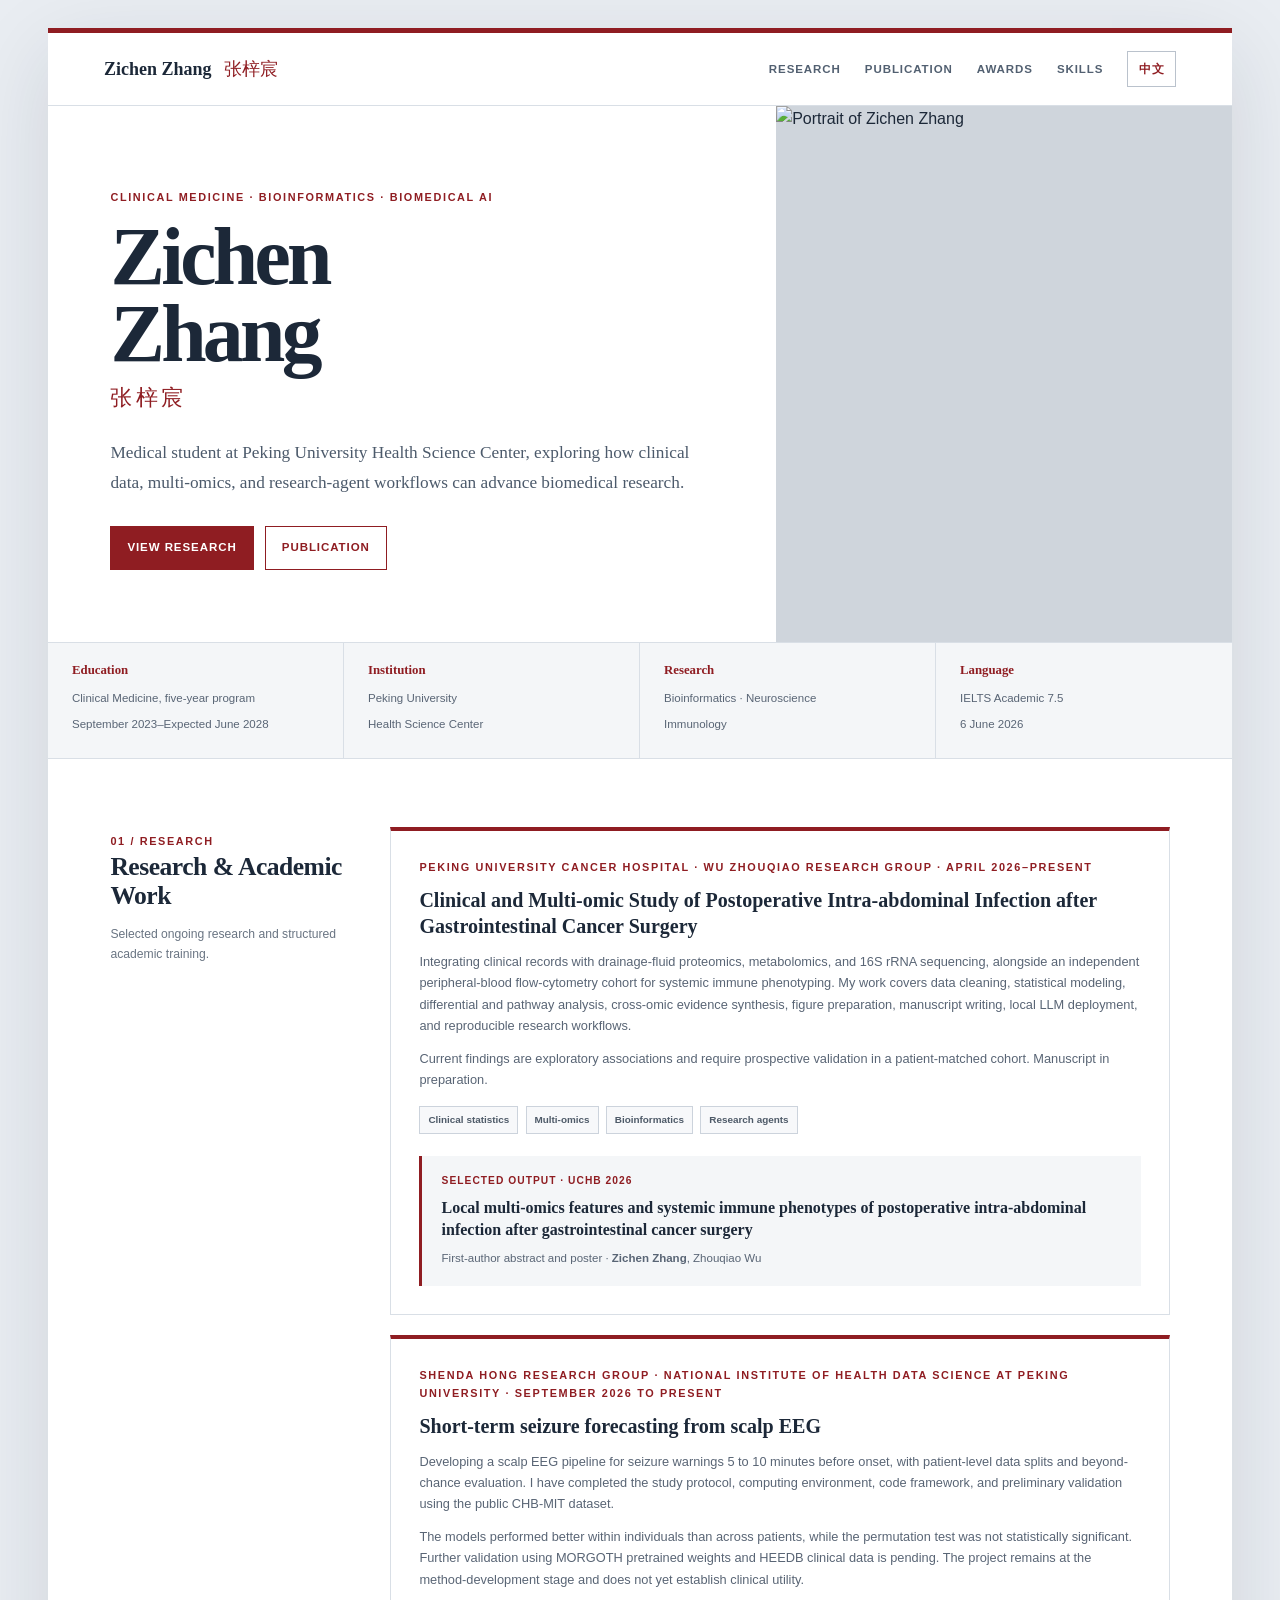
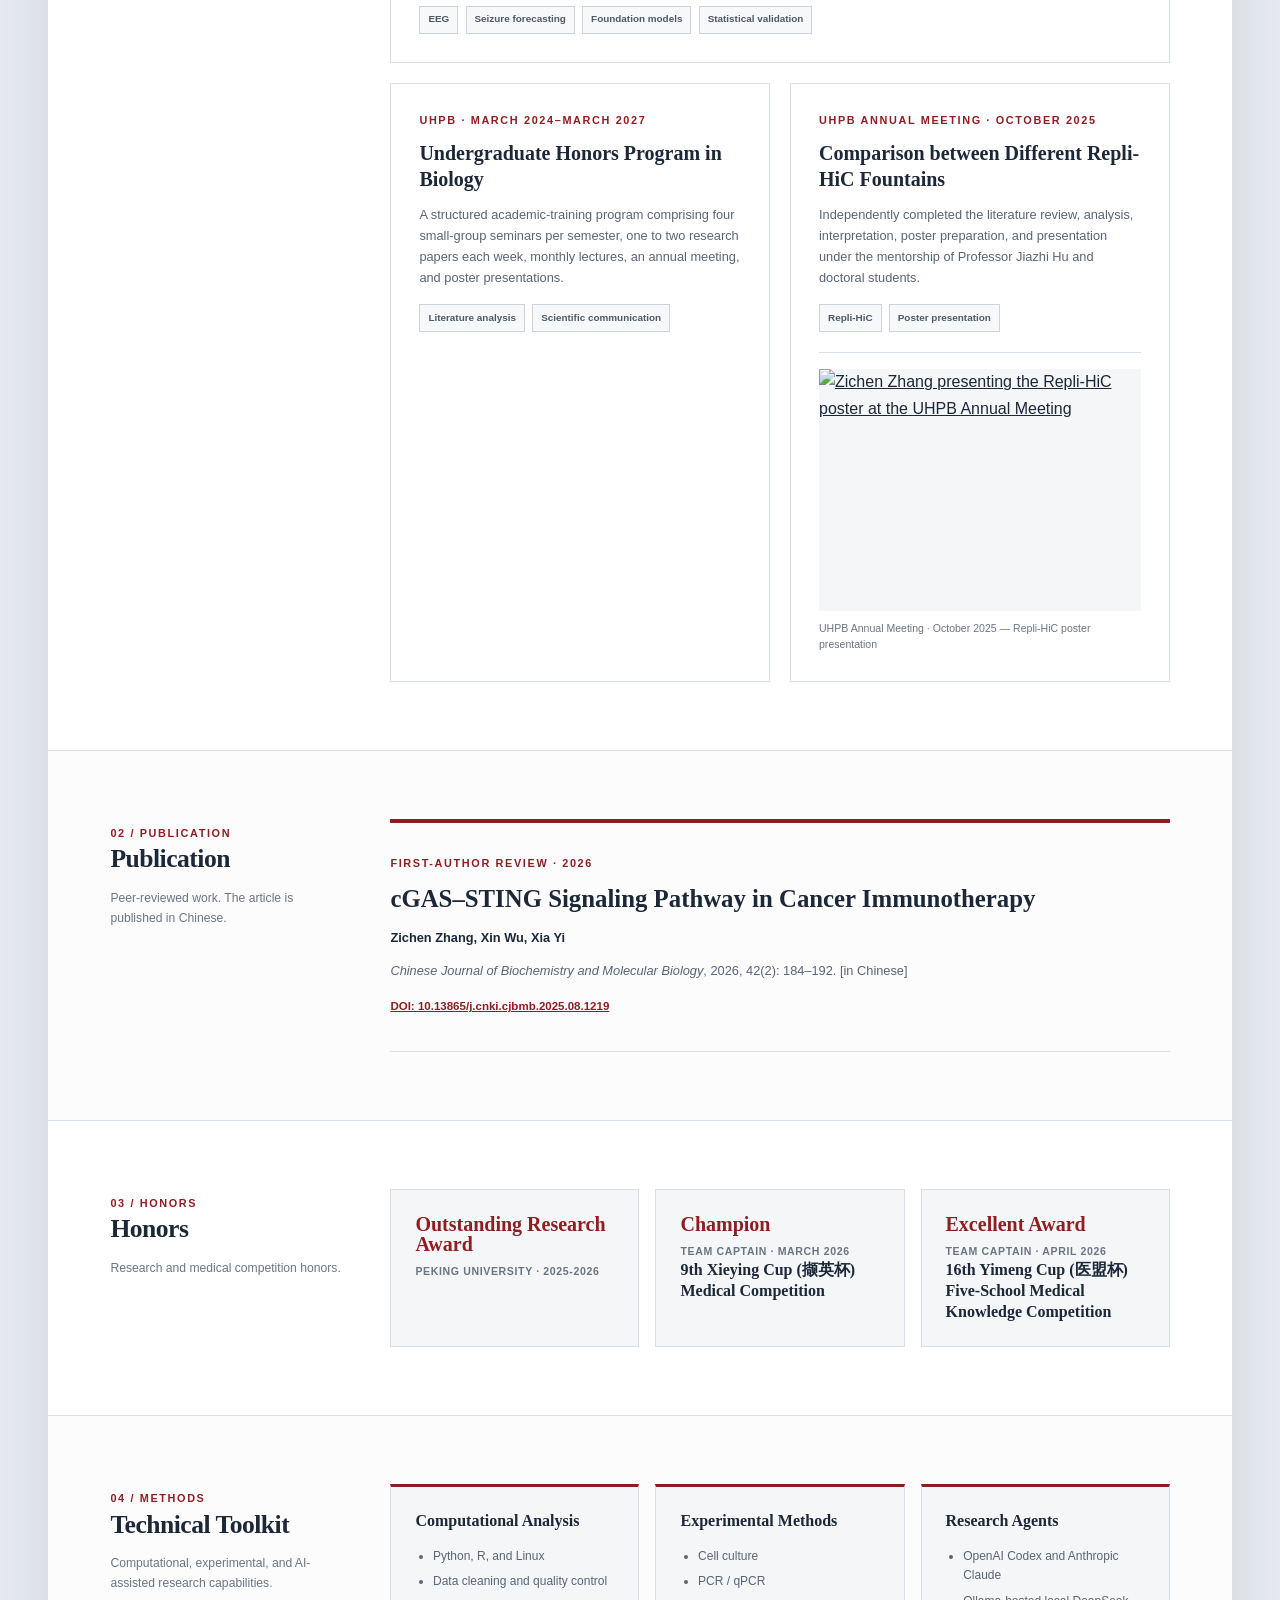
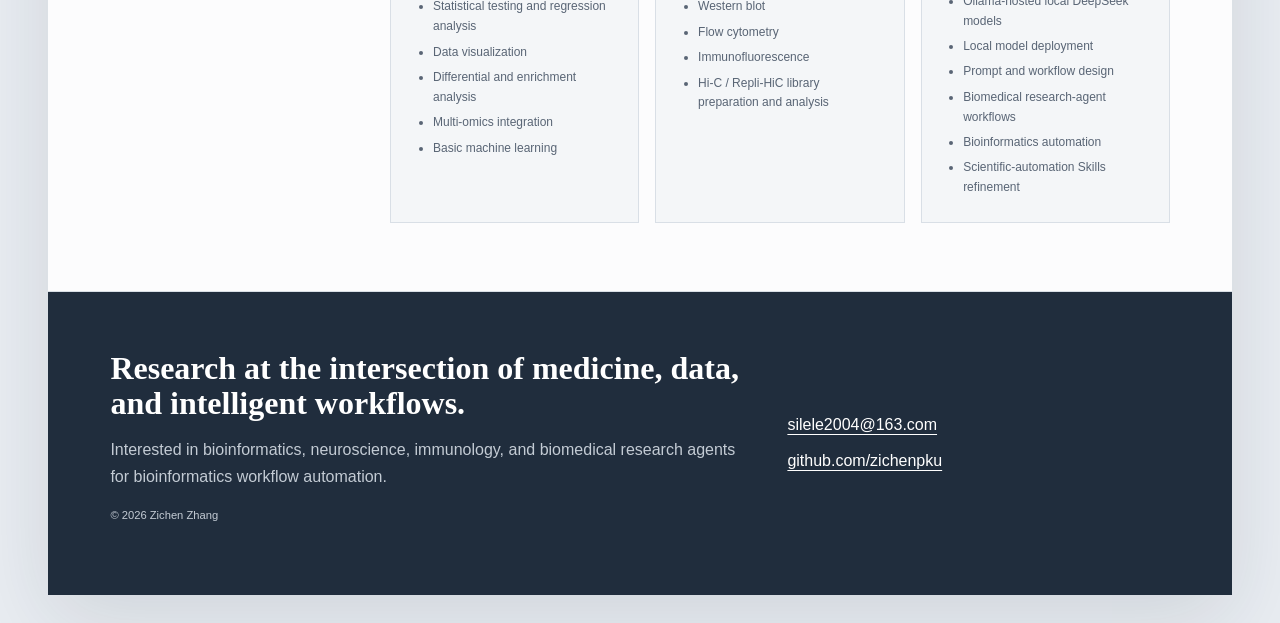
==== commit eb70c66e: "feat: add outstanding research award" ====
--- a/index.html
+++ b/index.html
@@ -168,22 +168,24 @@
 
       <section class="content-section" id="awards" aria-labelledby="awards-title">
         <div class="section-heading">
-          <span class="section-number">03 / Leadership</span>
-          <h2 id="awards-title">Awards &amp; Leadership</h2>
-          <p>Team leadership in medical knowledge and case-analysis competitions.</p>
+          <span class="section-number">03 / Honors</span>
+          <h2 id="awards-title">Honors</h2>
+          <p>Research and medical competition honors.</p>
         </div>
         <div class="awards-grid">
+          <article class="award-card">
+            <div class="award-result">Outstanding Research Award</div>
+            <div class="award-meta">Peking University · 2025-2026</div>
+          </article>
           <article class="award-card">
             <div class="award-result">Champion</div>
             <div class="award-meta">Team Captain · March 2026</div>
             <h3>9th Xieying Cup (撷英杯) Medical Competition</h3>
-            <p>Peking University School of Basic Medical Sciences. Focused on medical knowledge and case-based clinical reasoning.</p>
           </article>
           <article class="award-card">
             <div class="award-result">Excellent Award</div>
             <div class="award-meta">Team Captain · April 2026</div>
             <h3>16th Yimeng Cup (医盟杯) Five-School Medical Knowledge Competition</h3>
-            <p>Peking Union Medical College. Inter-university medical knowledge competition.</p>
           </article>
         </div>
       </section>
--- a/styles.css
+++ b/styles.css
@@ -415,7 +415,7 @@
 }
 
 .awards-grid {
-  grid-template-columns: 1fr 1fr;
+  grid-template-columns: repeat(3, 1fr);
 }
 
 .skill-group,
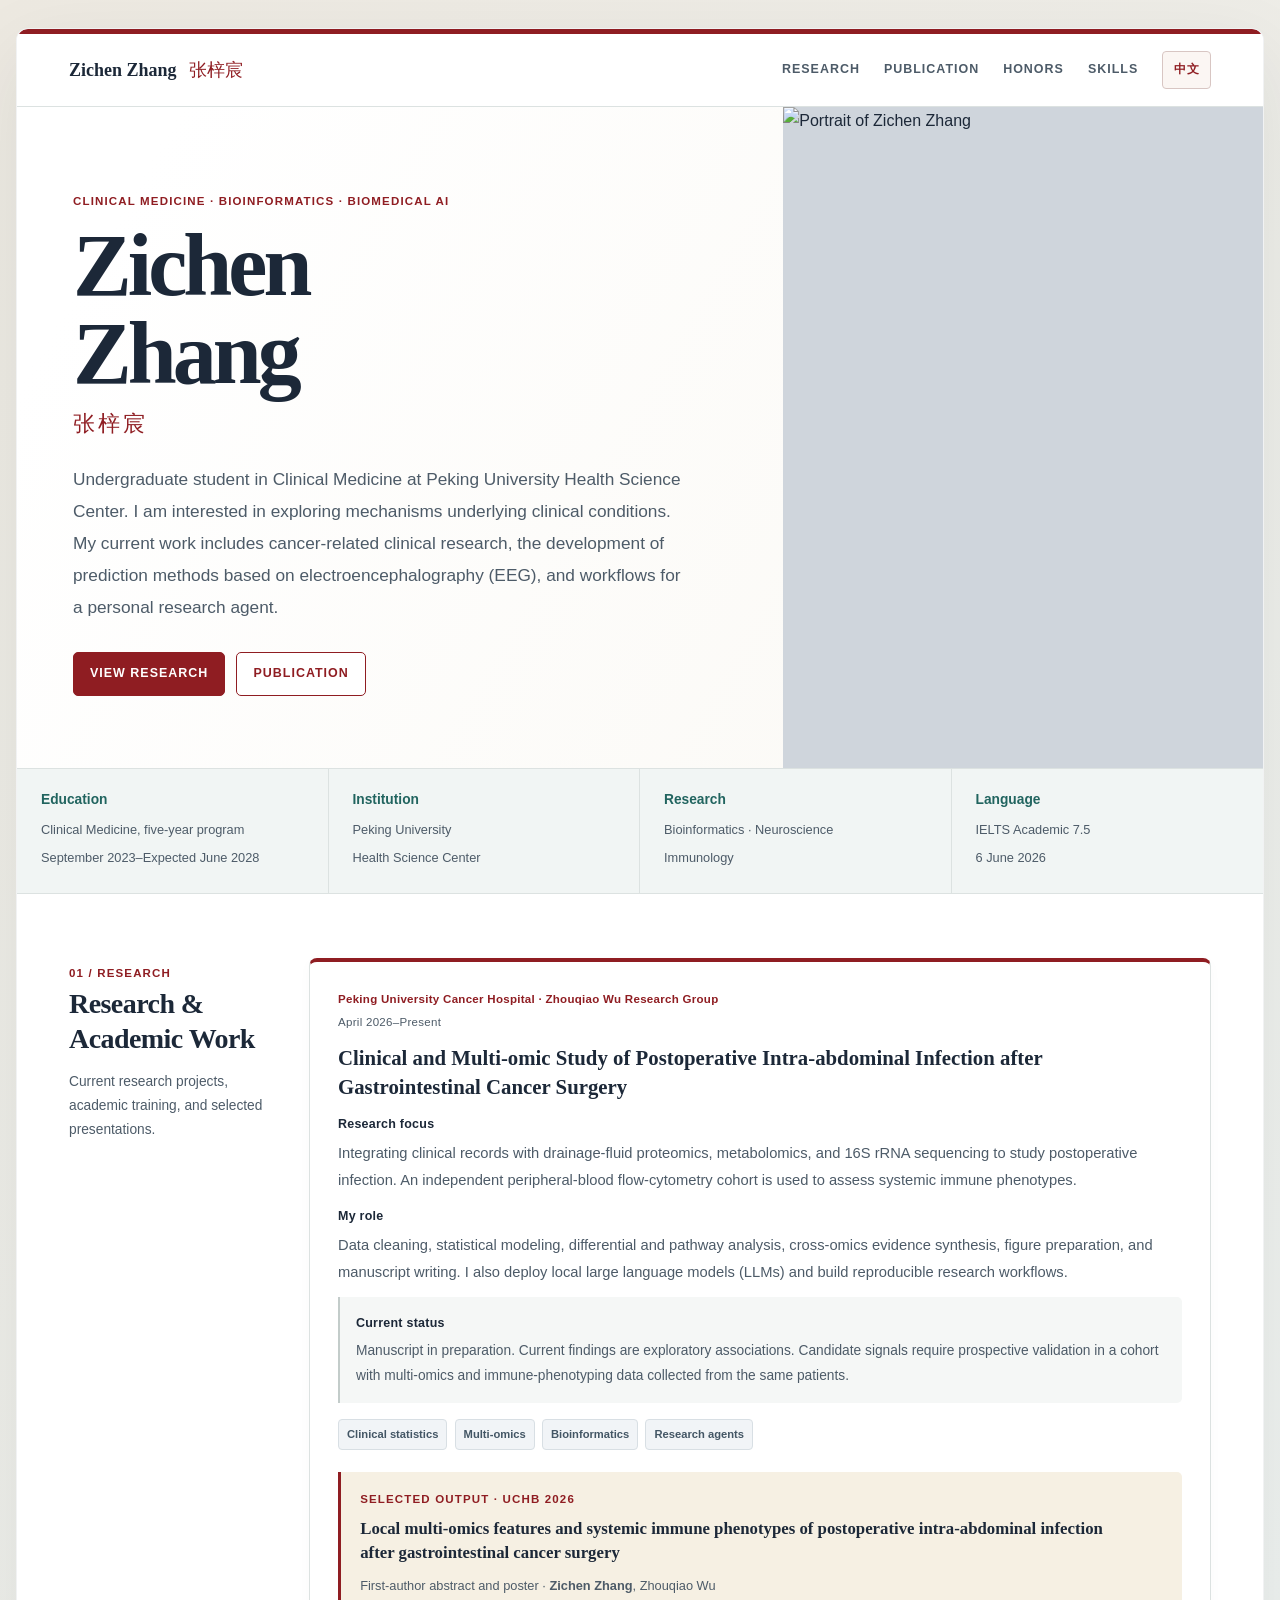
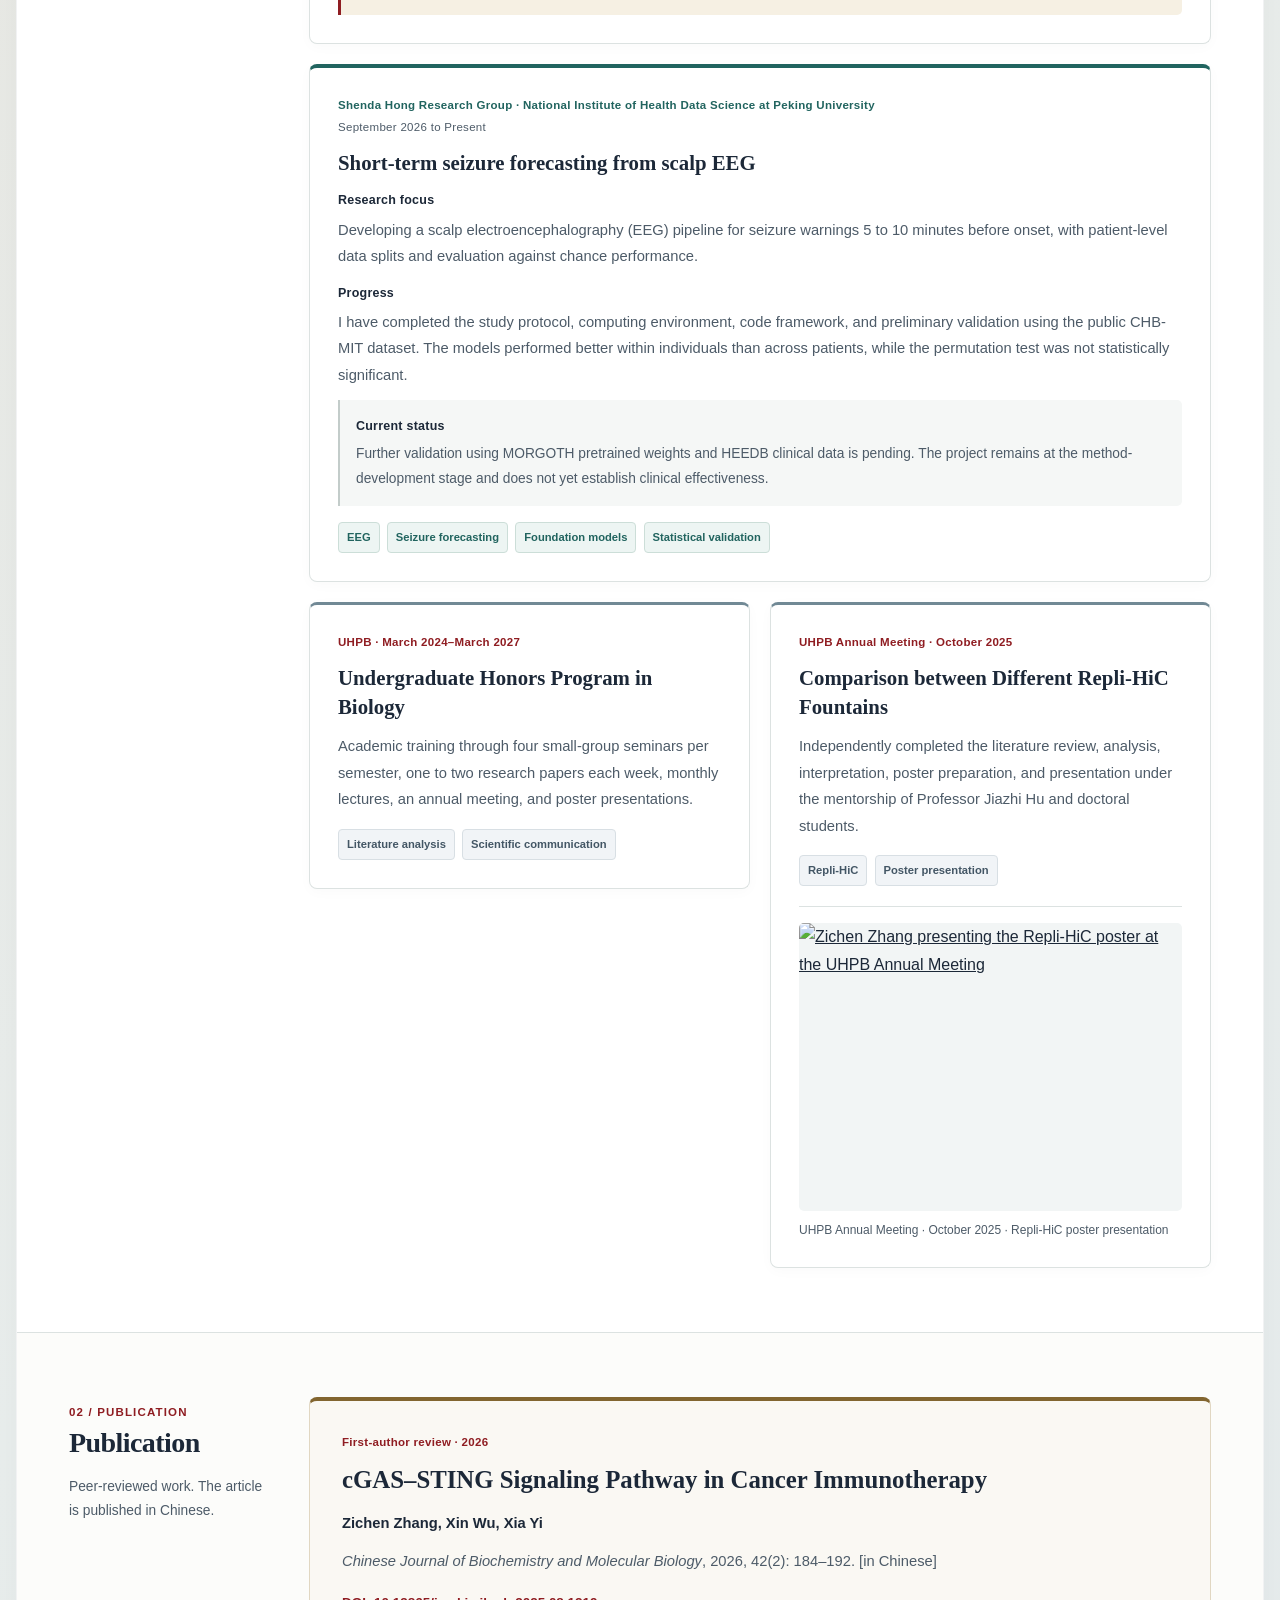
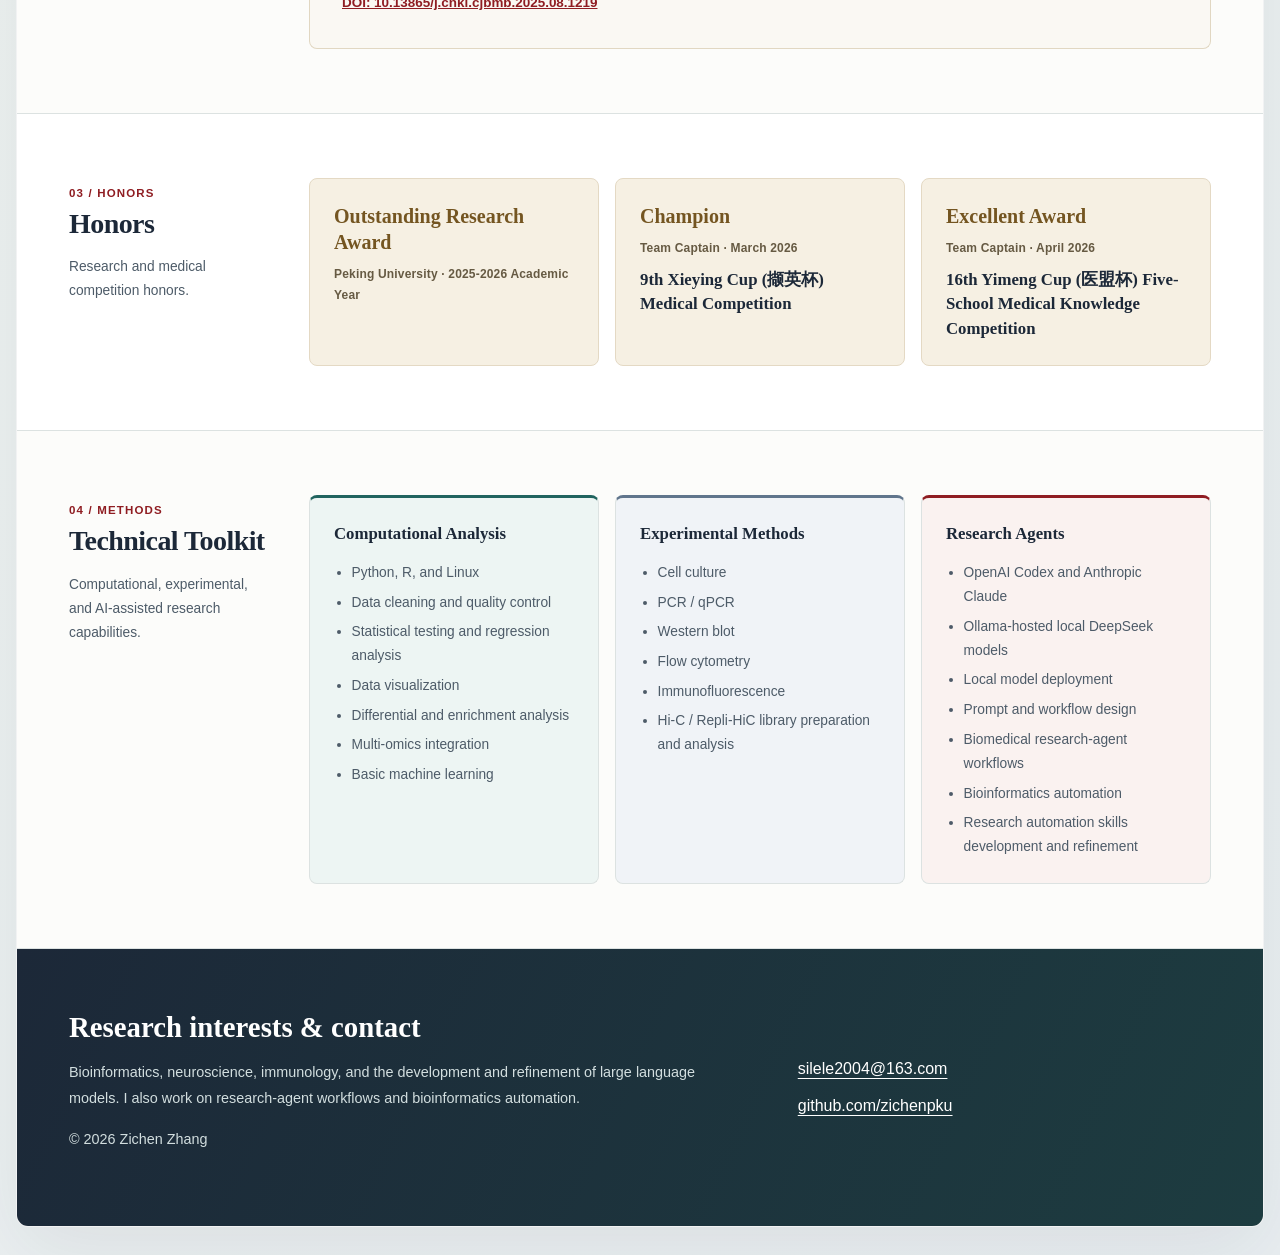
==== commit f6d77cdd: "Refine bilingual academic profile design and copy" ====
--- a/index.html
+++ b/index.html
@@ -42,7 +42,7 @@
         <nav class="site-nav" id="site-nav" aria-label="Primary navigation" data-site-nav>
           <a href="#research">Research</a>
           <a href="#publication">Publication</a>
-          <a href="#awards">Awards</a>
+          <a href="#awards">Honors</a>
           <a href="#skills">Skills</a>
           <a class="language-link" href="zh.html" lang="zh-CN">中文</a>
         </nav>
@@ -55,7 +55,7 @@
           <p class="eyebrow">Clinical Medicine · Bioinformatics · Biomedical AI</p>
           <h1 id="hero-title">Zichen<br>Zhang</h1>
           <span class="name-cn" lang="zh-CN">张梓宸</span>
-          <p class="lede">Medical student at Peking University Health Science Center, exploring how clinical data, multi-omics, and research-agent workflows can advance biomedical research.</p>
+          <p class="lede">Undergraduate student in Clinical Medicine at Peking University Health Science Center. I am interested in exploring mechanisms underlying clinical conditions. My current work includes cancer-related clinical research, the development of prediction methods based on electroencephalography (EEG), and workflows for a personal research agent.</p>
           <div class="hero-actions">
             <a class="button" href="#research">View Research</a>
             <a class="button secondary" href="#publication">Publication</a>
@@ -89,14 +89,15 @@
         <div class="section-heading">
           <span class="section-number">01 / Research</span>
           <h2 id="research-title">Research &amp; Academic Work</h2>
-          <p>Selected ongoing research and structured academic training.</p>
+          <p>Current research projects, academic training, and selected presentations.</p>
         </div>
         <div class="card-grid">
           <article class="card featured">
-            <div class="meta">Peking University Cancer Hospital · Wu Zhouqiao Research Group · April 2026–Present</div>
+            <div class="meta"><span>Peking University Cancer Hospital · Zhouqiao Wu Research Group</span><span class="project-period">April 2026–Present</span></div>
             <h3>Clinical and Multi-omic Study of Postoperative Intra-abdominal Infection after Gastrointestinal Cancer Surgery</h3>
-            <p>Integrating clinical records with drainage-fluid proteomics, metabolomics, and 16S rRNA sequencing, alongside an independent peripheral-blood flow-cytometry cohort for systemic immune phenotyping. My work covers data cleaning, statistical modeling, differential and pathway analysis, cross-omic evidence synthesis, figure preparation, manuscript writing, local LLM deployment, and reproducible research workflows.</p>
-            <p>Current findings are exploratory associations and require prospective validation in a patient-matched cohort. Manuscript in preparation.</p>
+            <p><span class="project-label">Research focus</span>Integrating clinical records with drainage-fluid proteomics, metabolomics, and 16S rRNA sequencing to study postoperative infection. An independent peripheral-blood flow-cytometry cohort is used to assess systemic immune phenotypes.</p>
+            <p><span class="project-label">My role</span>Data cleaning, statistical modeling, differential and pathway analysis, cross-omics evidence synthesis, figure preparation, and manuscript writing. I also deploy local large language models (LLMs) and build reproducible research workflows.</p>
+            <p class="research-status"><span class="project-label">Current status</span>Manuscript in preparation. Current findings are exploratory associations. Candidate signals require prospective validation in a cohort with multi-omics and immune-phenotyping data collected from the same patients.</p>
             <div class="tags" aria-label="Cancer research methods">
               <span class="tag">Clinical statistics</span>
               <span class="tag">Multi-omics</span>
@@ -110,11 +111,12 @@
             </div>
           </article>
 
-          <article class="card featured">
-            <div class="meta">Shenda Hong Research Group · National Institute of Health Data Science at Peking University · September 2026 to Present</div>
+          <article class="card featured neural-project">
+            <div class="meta"><span>Shenda Hong Research Group · National Institute of Health Data Science at Peking University</span><span class="project-period">September 2026 to Present</span></div>
             <h3>Short-term seizure forecasting from scalp EEG</h3>
-            <p>Developing a scalp EEG pipeline for seizure warnings 5 to 10 minutes before onset, with patient-level data splits and beyond-chance evaluation. I have completed the study protocol, computing environment, code framework, and preliminary validation using the public CHB-MIT dataset.</p>
-            <p>The models performed better within individuals than across patients, while the permutation test was not statistically significant. Further validation using MORGOTH pretrained weights and HEEDB clinical data is pending. The project remains at the method-development stage and does not yet establish clinical utility.</p>
+            <p><span class="project-label">Research focus</span>Developing a scalp electroencephalography (EEG) pipeline for seizure warnings 5 to 10 minutes before onset, with patient-level data splits and evaluation against chance performance.</p>
+            <p><span class="project-label">Progress</span>I have completed the study protocol, computing environment, code framework, and preliminary validation using the public CHB-MIT dataset. The models performed better within individuals than across patients, while the permutation test was not statistically significant.</p>
+            <p class="research-status"><span class="project-label">Current status</span>Further validation using MORGOTH pretrained weights and HEEDB clinical data is pending. The project remains at the method-development stage and does not yet establish clinical effectiveness.</p>
             <div class="tags" aria-label="Seizure forecasting methods">
               <span class="tag">EEG</span>
               <span class="tag">Seizure forecasting</span>
@@ -126,7 +128,7 @@
           <article class="card">
             <div class="meta">UHPB · March 2024–March 2027</div>
             <h3>Undergraduate Honors Program in Biology</h3>
-            <p>A structured academic-training program comprising four small-group seminars per semester, one to two research papers each week, monthly lectures, an annual meeting, and poster presentations.</p>
+            <p>Academic training through four small-group seminars per semester, one to two research papers each week, monthly lectures, an annual meeting, and poster presentations.</p>
             <div class="tags" aria-label="UHPB training">
               <span class="tag">Literature analysis</span>
               <span class="tag">Scientific communication</span>
@@ -145,7 +147,7 @@
               <a class="poster-link" href="assets/uhpb-poster.jpg" target="_blank" rel="noopener noreferrer" aria-label="Open the full UHPB poster photograph">
                 <img src="assets/uhpb-poster.jpg" data-poster-fallback="assets/uhpb-poster.b64" alt="Zichen Zhang presenting the Repli-HiC poster at the UHPB Annual Meeting" decoding="async">
               </a>
-              <figcaption>UHPB Annual Meeting · October 2025 — Repli-HiC poster presentation</figcaption>
+              <figcaption>UHPB Annual Meeting · October 2025 · Repli-HiC poster presentation</figcaption>
             </figure>
           </article>
         </div>
@@ -175,7 +177,7 @@
         <div class="awards-grid">
           <article class="award-card">
             <div class="award-result">Outstanding Research Award</div>
-            <div class="award-meta">Peking University · 2025-2026</div>
+            <div class="award-meta">Peking University · 2025-2026 Academic Year</div>
           </article>
           <article class="award-card">
             <div class="award-result">Champion</div>
@@ -229,7 +231,7 @@
               <li>Prompt and workflow design</li>
               <li>Biomedical research-agent workflows</li>
               <li>Bioinformatics automation</li>
-              <li>Scientific-automation Skills refinement</li>
+              <li>Research automation skills development and refinement</li>
             </ul>
           </article>
         </div>
@@ -238,8 +240,8 @@
 
     <footer class="site-footer" aria-labelledby="contact-title">
       <div>
-        <h2 id="contact-title">Research at the intersection of medicine, data, and intelligent workflows.</h2>
-        <p>Interested in bioinformatics, neuroscience, immunology, and biomedical research agents for bioinformatics workflow automation.</p>
+        <h2 id="contact-title">Research interests &amp; contact</h2>
+        <p>Bioinformatics, neuroscience, immunology, and the development and refinement of large language models. I also work on research-agent workflows and bioinformatics automation.</p>
         <p class="copyright">© <span data-current-year>2026</span> Zichen Zhang</p>
       </div>
       <div class="footer-links">
--- a/styles.css
+++ b/styles.css
@@ -2,14 +2,19 @@
   --color-accent: #8f1d22;
   --color-accent-dark: #6f1519;
   --color-ink: #1c2838;
-  --color-slate: #5e6a79;
-  --color-soft: #f4f6f8;
-  --color-line: #d9dfe6;
+  --color-slate: #4d5b68;
+  --color-soft: #f2f5f5;
+  --color-line: #dce2e1;
+  --color-teal: #21645f;
+  --color-teal-soft: #edf5f3;
+  --color-ivory: #faf8f3;
+  --color-gold: #82652f;
+  --color-gold-soft: #f6f0e3;
   --color-white: #ffffff;
   --font-serif: Georgia, "Times New Roman", "Songti SC", STSong, serif;
   --font-sans: Inter, -apple-system, BlinkMacSystemFont, "Segoe UI", sans-serif;
-  --max-width: 74rem;
-  --shadow: 0 1.5rem 5rem rgba(23, 35, 52, 0.12);
+  --max-width: 80rem;
+  --shadow: 0 1.5rem 5rem rgba(23, 35, 52, 0.08);
 }
 
 * {
@@ -24,9 +29,9 @@
 body {
   margin: 0;
   color: var(--color-ink);
-  background: #e9edf2;
+  background: linear-gradient(140deg, #ede9e1 0%, #eef2f1 55%, #e9eef1 100%);
   font-family: var(--font-sans);
-  line-height: 1.65;
+  line-height: 1.75;
 }
 
 img {
@@ -54,7 +59,7 @@
 }
 
 :focus-visible {
-  outline: 3px solid #2563eb;
+  outline: 3px solid var(--color-teal);
   outline-offset: 3px;
 }
 
@@ -62,6 +67,8 @@
   width: min(100% - 2rem, var(--max-width));
   margin: 1.75rem auto;
   overflow: hidden;
+  border: 1px solid rgba(28, 40, 56, 0.06);
+  border-radius: 12px;
   background: var(--color-white);
   box-shadow: var(--shadow);
 }
@@ -81,7 +88,7 @@
   align-items: center;
   justify-content: space-between;
   min-height: 4.5rem;
-  padding: 0 3.5rem;
+  padding: 0 3.25rem;
 }
 
 .brand {
@@ -103,8 +110,8 @@
 }
 
 .site-nav a {
-  color: #526071;
-  font-size: 0.72rem;
+  color: var(--color-slate);
+  font-size: 0.78rem;
   font-weight: 750;
   letter-spacing: 0.08em;
   text-decoration: none;
@@ -117,7 +124,9 @@
 
 .language-link {
   padding: 0.45rem 0.65rem;
-  border: 1px solid #bac2cc;
+  border: 1px solid #d8c6c3;
+  border-radius: 4px;
+  background: #fbf6f3;
   color: var(--color-accent) !important;
 }
 
@@ -133,28 +142,29 @@
   display: grid;
   grid-template-columns: 1.23fr 0.77fr;
   border-bottom: 1px solid var(--color-line);
+  background: linear-gradient(120deg, #fff 10%, var(--color-ivory) 100%);
 }
 
 .hero-copy {
   display: flex;
   flex-direction: column;
   justify-content: center;
-  padding: 4.5rem 3.9rem;
+  padding: 4.5rem 3.5rem;
 }
 
 .eyebrow,
 .section-number,
 .meta {
   color: var(--color-accent);
-  font-size: 0.68rem;
+  font-size: 0.72rem;
   font-weight: 800;
-  letter-spacing: 0.15em;
+  letter-spacing: 0.1em;
   text-transform: uppercase;
 }
 
 .hero h1 {
   margin: 0;
-  font: 700 clamp(3.2rem, 7vw, 5.1rem) / 0.95 var(--font-serif);
+  font: 700 clamp(3.2rem, 7vw, 5.5rem) / 1 var(--font-serif);
   letter-spacing: -0.045em;
 }
 
@@ -168,8 +178,8 @@
 .lede {
   max-width: 38rem;
   margin: 1.8rem 0 0;
-  color: #4c5a6b;
-  font: 400 1.08rem/1.7 var(--font-serif);
+  color: var(--color-slate);
+  font: 400 1.08rem/1.85 var(--font-sans);
 }
 
 .hero-actions {
@@ -186,13 +196,15 @@
   min-height: 2.75rem;
   padding: 0 1rem;
   border: 1px solid var(--color-accent);
+  border-radius: 5px;
   color: #fff;
   background: var(--color-accent);
-  font-size: 0.72rem;
+  font-size: 0.78rem;
   font-weight: 800;
   letter-spacing: 0.08em;
   text-decoration: none;
   text-transform: uppercase;
+  transition: background-color 160ms ease, box-shadow 160ms ease;
 }
 
 .button.secondary {
@@ -203,6 +215,7 @@
 .button:hover {
   color: #fff;
   background: var(--color-accent-dark);
+  box-shadow: 0 4px 12px rgba(143, 29, 34, 0.14);
 }
 
 .hero-photo {
@@ -223,11 +236,11 @@
   display: grid;
   grid-template-columns: repeat(4, 1fr);
   border-bottom: 1px solid var(--color-line);
-  background: var(--color-soft);
+  background: #f1f5f4;
 }
 
 .fact {
-  min-height: 6rem;
+  min-height: 7rem;
   padding: 1.35rem 1.5rem;
   border-right: 1px solid var(--color-line);
 }
@@ -239,49 +252,52 @@
 .fact strong {
   display: block;
   margin-bottom: 0.4rem;
-  color: var(--color-accent);
-  font: 700 0.8rem/1 var(--font-serif);
+  color: var(--color-teal);
+  font: 700 0.86rem/1.3 var(--font-sans);
 }
 
 .fact span {
-  color: #596575;
-  font-size: 0.72rem;
+  color: var(--color-slate);
+  font-size: 0.8rem;
 }
 
 .content-section {
   display: grid;
-  grid-template-columns: 14.5rem 1fr;
-  gap: 3rem;
-  padding: 4.25rem 3.9rem;
+  grid-template-columns: 12.5rem minmax(0, 1fr);
+  gap: 2.5rem;
+  padding: 4rem 3.25rem;
   border-bottom: 1px solid var(--color-line);
 }
 
 .content-section:nth-of-type(even) {
-  background: #fcfcfd;
+  background: #fcfcfa;
 }
 
 .section-heading h2 {
   margin: 0;
-  font: 700 1.6rem/1.1 var(--font-serif);
+  font: 700 1.75rem/1.25 var(--font-serif);
   letter-spacing: -0.02em;
 }
 
 .section-heading p {
   margin: 0.9rem 0 0;
-  color: #6a7583;
-  font-size: 0.76rem;
+  color: var(--color-slate);
+  font-size: 0.86rem;
 }
 
 .card-grid {
   display: grid;
   grid-template-columns: 1fr 1fr;
   gap: 1.25rem;
+  align-items: start;
 }
 
 .card {
   padding: 1.75rem;
   border: 1px solid var(--color-line);
+  border-radius: 8px;
   background: #fff;
+  box-shadow: 0 3px 14px rgba(28, 40, 56, 0.025);
 }
 
 .card.featured {
@@ -289,22 +305,71 @@
   border-top: 4px solid var(--color-accent);
 }
 
+.meta {
+  line-height: 1.7;
+  letter-spacing: 0.025em;
+  text-transform: none;
+}
+
+.project-period {
+  display: block;
+  margin-top: 0.2rem;
+  color: var(--color-slate);
+  font-weight: 500;
+}
+
+.project-label {
+  display: block;
+  margin-bottom: 0.3rem;
+  color: var(--color-ink);
+  font-size: 0.78rem;
+  font-weight: 750;
+  letter-spacing: 0.02em;
+}
+
+.card .research-status {
+  padding: 0.9rem 1rem;
+  border-left: 2px solid #c3ccca;
+  border-radius: 0 5px 5px 0;
+  background: #f5f7f6;
+  font-size: 0.86rem;
+}
+
+.card.neural-project {
+  border-top-color: var(--color-teal);
+}
+
+.neural-project .meta {
+  color: var(--color-teal);
+}
+
+.neural-project .tag {
+  color: var(--color-teal);
+  border-color: #ccded8;
+  background: var(--color-teal-soft);
+}
+
+.card-grid > .card:not(.featured) {
+  border-top: 3px solid #718995;
+}
+
 .card h3,
 .publication h3 {
   margin: 0.65rem 0 0;
-  font: 700 1.25rem/1.3 var(--font-serif);
+  font: 700 1.3rem/1.4 var(--font-serif);
 }
 
 .selected-output {
   margin-top: 1.35rem;
   padding: 1.1rem 1.2rem;
   border-left: 3px solid var(--color-accent);
-  background: var(--color-soft);
+  border-radius: 0 5px 5px 0;
+  background: var(--color-gold-soft);
 }
 
 .selected-output-label {
   color: var(--color-accent);
-  font-size: 0.64rem;
+  font-size: 0.72rem;
   font-weight: 800;
   letter-spacing: 0.1em;
   text-transform: uppercase;
@@ -313,27 +378,28 @@
 .selected-output h4 {
   max-width: 48rem;
   margin: 0.45rem 0 0;
-  font: 700 1rem/1.35 var(--font-serif);
+  font: 700 1.05rem/1.45 var(--font-serif);
 }
 
 .card .selected-output p {
   margin-top: 0.55rem;
-  font-size: 0.72rem;
+  font-size: 0.8rem;
 }
 
 .card p,
 .publication p {
   margin: 0.75rem 0 0;
-  color: #596575;
-  font-size: 0.8rem;
+  color: var(--color-slate);
+  font-size: 0.92rem;
+  line-height: 1.8;
 }
 
 .card ul,
 .skill-group ul {
   margin: 0.9rem 0 0;
   padding-left: 1.1rem;
-  color: #596575;
-  font-size: 0.75rem;
+  color: var(--color-slate);
+  font-size: 0.86rem;
 }
 
 .card li + li,
@@ -350,10 +416,11 @@
 
 .tag {
   padding: 0.3rem 0.5rem;
-  border: 1px solid #ccd3dc;
-  color: #4e5a68;
-  background: #f7f8fa;
-  font-size: 0.62rem;
+  border: 1px solid #d8dfe4;
+  border-radius: 4px;
+  color: #435665;
+  background: #f1f4f7;
+  font-size: 0.7rem;
   font-weight: 700;
 }
 
@@ -366,6 +433,7 @@
 .poster-link {
   display: block;
   overflow: hidden;
+  border-radius: 5px;
   background: var(--color-soft);
 }
 
@@ -378,15 +446,17 @@
 
 .poster-figure figcaption {
   margin-top: 0.65rem;
-  color: #697584;
-  font-size: 0.66rem;
+  color: var(--color-slate);
+  font-size: 0.75rem;
   line-height: 1.5;
 }
 
 .publication {
-  padding: 2rem 0;
-  border-top: 4px solid var(--color-accent);
-  border-bottom: 1px solid var(--color-line);
+  padding: 2rem;
+  border: 1px solid #e1d7c2;
+  border-top: 4px solid var(--color-gold);
+  border-radius: 8px;
+  background: var(--color-ivory);
 }
 
 .publication h3 {
@@ -403,36 +473,53 @@
   display: inline-block;
   margin-top: 1rem;
   color: var(--color-accent);
-  font-size: 0.72rem;
+  font-size: 0.84rem;
   font-weight: 800;
 }
 
 .skills-grid,
 .awards-grid {
   display: grid;
-  grid-template-columns: repeat(3, 1fr);
+  grid-template-columns: repeat(3, minmax(0, 1fr));
   gap: 1rem;
 }
 
 .awards-grid {
-  grid-template-columns: repeat(3, 1fr);
+  grid-template-columns: repeat(3, minmax(0, 1fr));
 }
 
 .skill-group,
 .award-card {
   padding: 1.5rem;
   border: 1px solid var(--color-line);
+  border-radius: 8px;
   background: var(--color-soft);
 }
 
 .skill-group {
-  border-top: 3px solid var(--color-accent);
+  border-top: 3px solid var(--color-teal);
+  background: var(--color-teal-soft);
+}
+
+.skill-group:nth-child(2) {
+  border-top-color: #60758c;
+  background: #f0f3f7;
+}
+
+.skill-group:nth-child(3) {
+  border-top-color: var(--color-accent);
+  background: #faf2f0;
+}
+
+.award-card {
+  border-color: #e4d9c4;
+  background: var(--color-gold-soft);
 }
 
 .skill-group h3,
 .award-card h3 {
   margin: 0;
-  font: 700 1rem/1.3 var(--font-serif);
+  font: 700 1.05rem/1.45 var(--font-serif);
 }
 
 .skill-group p,
@@ -443,35 +530,37 @@
 }
 
 .award-result {
-  color: var(--color-accent);
-  font: 700 1.25rem/1 var(--font-serif);
+  color: #745521;
+  font: 700 1.25rem/1.3 var(--font-serif);
 }
 
 .award-meta {
   margin-top: 0.55rem;
-  color: #6a7583;
-  font-size: 0.66rem;
+  margin-bottom: 0.6rem;
+  color: #665a43;
+  font-size: 0.75rem;
   font-weight: 750;
-  letter-spacing: 0.06em;
-  text-transform: uppercase;
+  letter-spacing: 0.015em;
 }
 
 .site-footer {
   display: grid;
   grid-template-columns: 1.25fr 0.75fr;
   gap: 2.5rem;
-  padding: 3.7rem 3.9rem;
+  padding: 3.7rem 3.25rem;
   color: #fff;
-  background: #202d3d;
+  background: linear-gradient(115deg, #1c2838, #1d3c40);
 }
 
 .site-footer h2 {
   margin: 0;
-  font: 700 2rem/1.1 var(--font-serif);
+  font: 700 1.8rem/1.3 var(--font-serif);
 }
 
 .site-footer p {
-  color: #c3cbd4;
+  max-width: 40rem;
+  color: #d2dedf;
+  font-size: 0.9rem;
 }
 
 .footer-links {
@@ -484,6 +573,7 @@
 .footer-links a {
   color: #fff;
   text-underline-offset: 0.25rem;
+  overflow-wrap: anywhere;
 }
 
 .copyright {
@@ -499,6 +589,8 @@
   .site-shell {
     width: 100%;
     margin: 0;
+    border: 0;
+    border-radius: 0;
   }
 
   .header-inner {
@@ -575,6 +667,19 @@
     padding: 3.2rem 1.7rem;
   }
 
+  .card,
+  .publication {
+    padding: 1.35rem;
+  }
+
+  .card h3 {
+    font-size: 1.2rem;
+  }
+
+  .hero .eyebrow {
+    letter-spacing: 0.045em;
+  }
+
   .card-grid,
   .awards-grid,
   .skills-grid,
